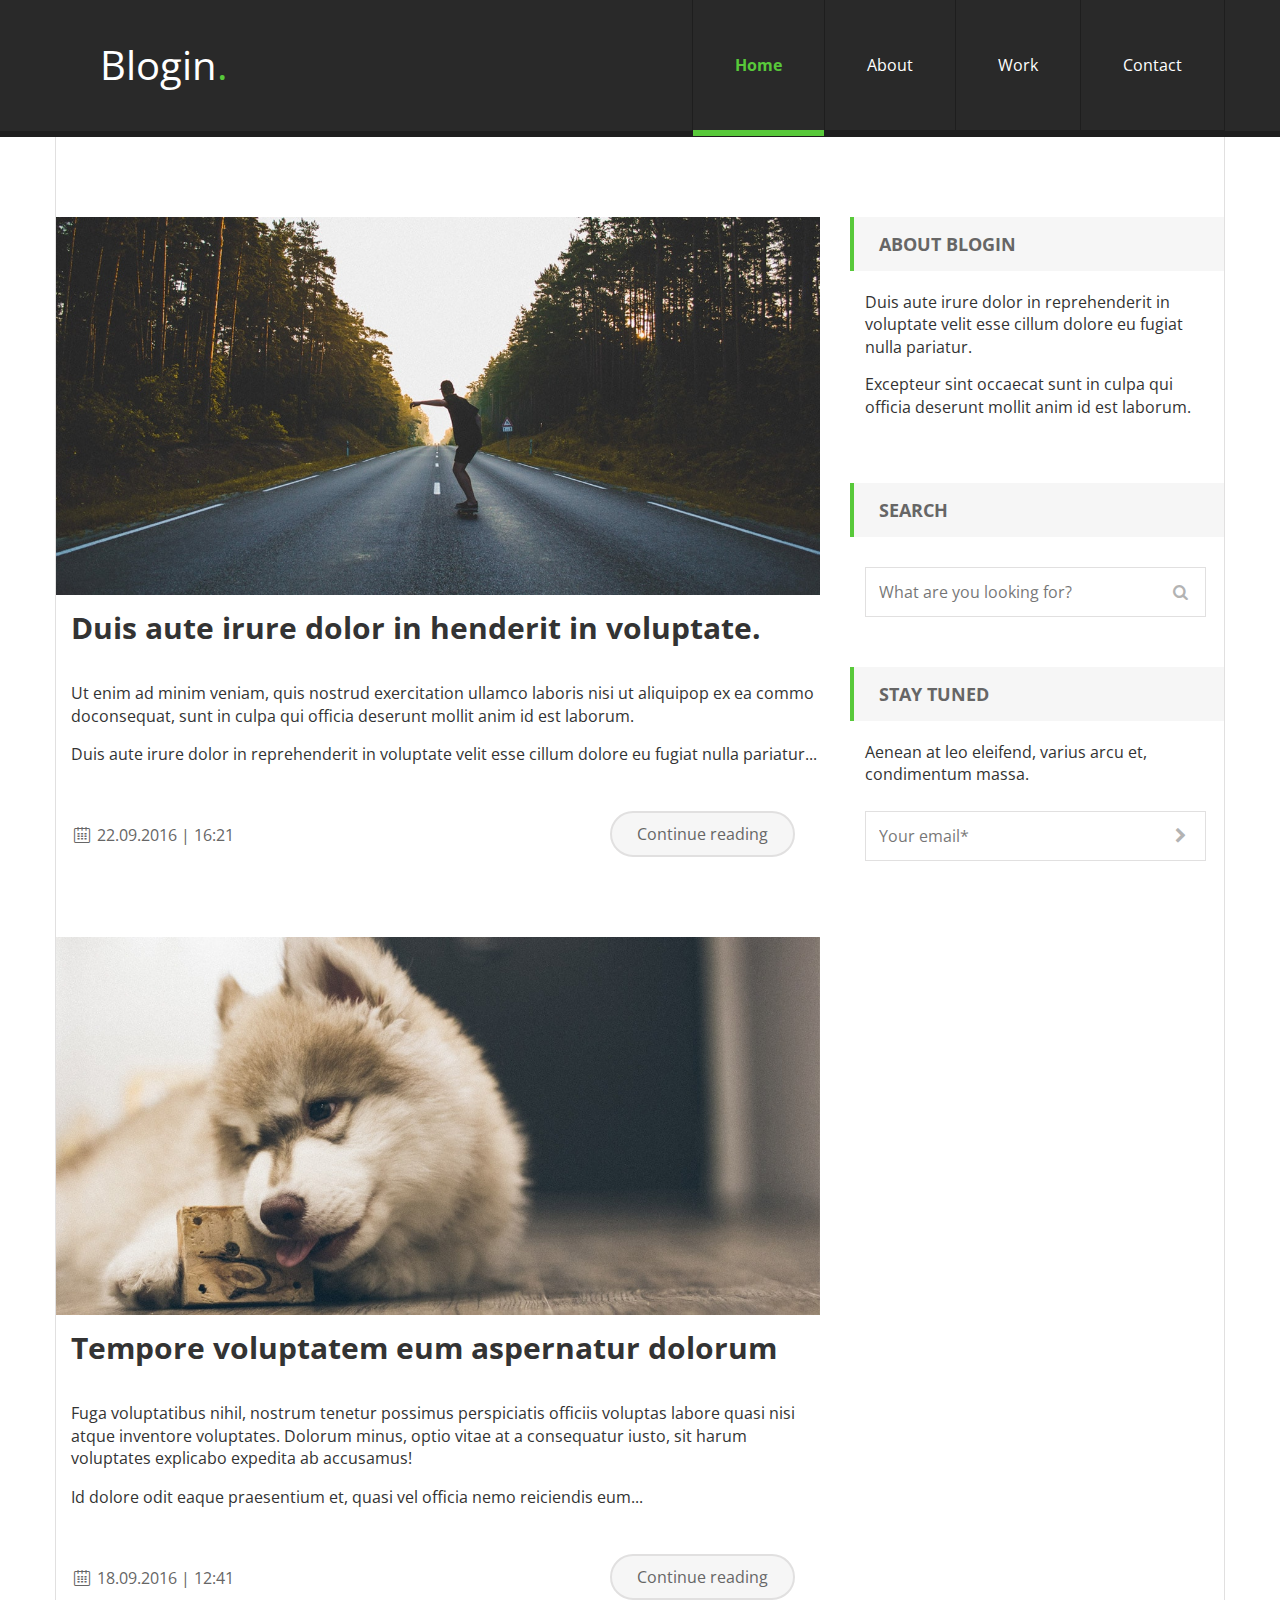
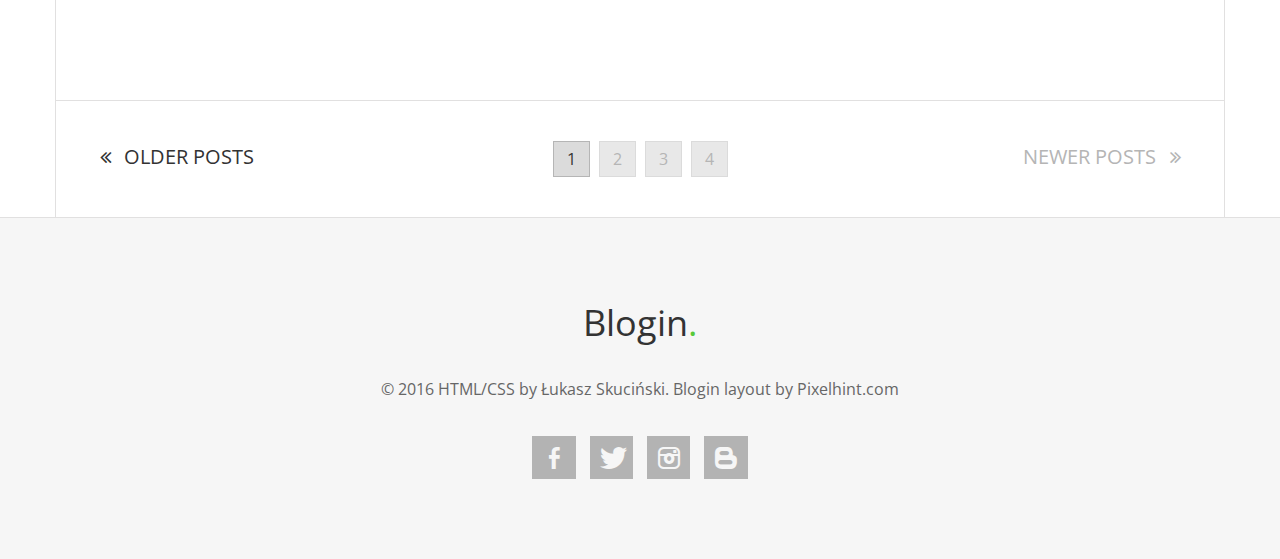
==== index.html @ eae26164 "Blogin template" ====
<!DOCTYPE html>
<html lang="en">
<head>
    <meta charset="utf-8">
    <meta http-equiv="X-UA-Compatible" content="IE=edge">
    <meta name="viewport" content="width=device-width, initial-scale=1">
    <meta name="keywords" content="HTML,CSS,SASS,blogin">
    <meta name="author" content="Łukasz Skuciński">

    <title>Blogin - Łukasz Skuciński</title>
    <!--[if lt IE 9]>
   <script src="//cdnjs.cloudflare.com/ajax/libs/html5shiv/3.7.3/html5shiv.min.js"></script>
   <![endif]-->
   <link href="https://fonts.googleapis.com/css?family=Open+Sans:400,700&subset=latin-ext" rel="stylesheet"> 
    <link href="css/main.css" rel="stylesheet">

</head>
<body>

<header id="top" class="main">
   <div class="container">
      <div class="row">
         <div class="col-xs-12">
            <a id="main-logo" class="logo" href="index.html">Blogin<span>.</span></a>

            <button id="nav-open" type="button"><i class="icon-menu"></i></button>
            <nav id="main-nav" class="nav nav-mobile-off">
               <div class="nav-mobile-bg">
                  <button id="nav-close" type="button"><i class="icon-cancel"></i></button>
                  <ul class="navigation" role="navigation">
                     <li><a class="active" href="#">Home</a></li>
                     <li><a href="#">About</a></li>
                     <li><a href="#">Work</a></li>
                     <li><a href="#">Contact</a></li>
                  </ul>
               </div>
            </nav>      
         </div>
      </div>
   </div>
</header>
<div class="container content-box">
   <div class="row">
      <div class="col-sm-12 col-md-8"> <!-- MAIN CONTENT WRAPPER-->
         <div class="row"> <!-- First post -->
            <div class="col-xs-12 post-img">
               <img class="responsive-img" src="img/post-1.jpg" alt="First post image">
            </div>
            <div class="col-xs-12">
               <article class="post">
                  <header>
                     <h2>Duis aute irure dolor in henderit in voluptate.</h2>
                  </header>
                     
                  <p>Ut enim ad minim veniam, quis nostrud exercitation ullamco laboris nisi ut aliquipop ex ea commo doconsequat, sunt in culpa qui officia deserunt mollit anim id est laborum. </p>

                  <p>Duis aute irure dolor in reprehenderit in voluptate velit esse cillum dolore eu fugiat nulla pariatur...</p>

                  <footer>
                     <span class="date"><i class="icon-calendar"></i> 22.09.2016 | 16:21</span>
                     <a class="more" href="#">Continue reading</a>
                  </footer>
               </article>
            </div>
         </div>

         <div class="row"> <!-- Second post -->
            <div class="col-xs-12 post-img">
               <img class="responsive-img" src="img/post-2.jpg" alt="Second post image">
            </div>
            <div class="col-xs-12">
               <article class="post">
                  <header>
                     <h2>Tempore voluptatem eum aspernatur dolorum</h2>
                  </header>
                     
                  <p>Fuga voluptatibus nihil, nostrum tenetur possimus perspiciatis officiis voluptas labore quasi nisi atque inventore voluptates. Dolorum minus, optio vitae at a consequatur iusto, sit harum voluptates explicabo expedita ab accusamus!</p>

                  <p>Id dolore odit eaque praesentium et, quasi vel officia nemo reiciendis eum...</p>

                  <footer>
                     <span class="date"><i class="icon-calendar"></i> 18.09.2016 | 12:41</span>
                     <a class="more" href="#">Continue reading</a>
                  </footer>
               </article>
            </div>
         </div>
      </div> 

      <div class="col-sm-12 col-md-4"> <!-- SIDEBAR WRAPPER -->
         <div class="row">
            <div class="col-xs-12"> <!-- About -->
               <aside class="sidebar-box">
                  <h3 class="sidebar-header">About blogin</h3>
                  <p>Duis aute irure dolor in reprehenderit in voluptate velit esse cillum dolore eu fugiat nulla pariatur.</p>
                  <p>Excepteur sint occaecat sunt in culpa qui officia deserunt mollit anim id est laborum.</p>
               </aside>
            </div>

            <div class="col-xs-12"> <!-- Search -->
               <aside class="sidebar-box">
                  <h3 class="sidebar-header">Search</h3>
                  <form id="search-engine" action="#">
                     <input type="text" name="search" placeholder="What are you looking for?"><button type="submit" class="form-btn"><i class="icon-search"></i></button>
                  </form>
               </aside>
            </div>

            <div class="col-xs-12"> <!-- Newsletter -->
               <aside class="sidebar-box">
                  <h3 class="sidebar-header">Stay tuned</h3>
                  <p>Aenean at leo eleifend, varius arcu et, condimentum massa.</p>
                  <form id="newsletter" action="#">
                     <input type="text" name="email" placeholder="Your email*"><button type="submit" class="form-btn"><i class="icon-right-open"></i></button>
                  </form>
               </aside>
            </div>
         </div>
      </div>
   </div>
   <div class="row">
      <div class="col-xs-12 pagination-box">
         <nav>
            <a class="pag prev" href="page2.html" rel="prev"><i class="icon-angle-double-left"></i> <span>OLDER POSTS</span></a>

            <ul class="pagination">
               <li><a class="active" href="index.html">1</a></li>
               <li><a href="page2.html">2</a></li>
               <li><a href="page3.html">3</a></li>
               <li><a href="page4.html">4</a></li>
            </ul>

            <a class="pag next off" href="#" rel="next"><span>NEWER POSTS</span> <i class="icon-angle-double-right"></i></a>
         </nav>
      </div>
   </div>
</div>

<footer class="main">
   <div class="container">
      <div class="row">
         <div class="col-xs-12">
            <a class="logo" href="index.html">Blogin<span>.</span></a>

            <p class="copyright">© 2016 HTML/CSS by Łukasz Skuciński. Blogin layout by Pixelhint.com</p>

            <ul class="social-media">
               <li><a class="fb" href="#" title="Facebook Profile"><i class="icon-facebook"></i></a></li>
               <li><a class="twt" href="#" title="Twitter Profile"><i class="icon-twitter-bird"></i></a></li>
               <li><a class="inst" href="#" title="Instagram Profile"><i class="icon-instagram"></i></a></li>
               <li><a class="blg" href="#" title="Blogger Profile"><i class="icon-blogger"></i></a></li>
            </ul>
         </div>
      </div>
   </div>
</footer>

<script src="js/nav-mobile.min.js"></script>
</body>
</html>
---- css/main.css ----
html {
  font-family: sans-serif;
  -ms-text-size-adjust: 100%;
  -webkit-text-size-adjust: 100%; }

body {
  margin: 0; }

article,
aside,
details,
figcaption,
figure,
footer,
header,
main,
menu,
nav,
section,
summary {
  display: block; }

audio,
canvas,
progress,
video {
  display: inline-block; }

audio:not([controls]) {
  display: none;
  height: 0; }

progress {
  vertical-align: baseline; }

template,
[hidden] {
  display: none; }

a {
  background-color: transparent;
  -webkit-text-decoration-skip: objects; }

a:active,
a:hover {
  outline-width: 0; }

abbr[title] {
  border-bottom: none;
  text-decoration: underline;
  text-decoration: underline dotted; }

b,
strong {
  font-weight: inherit; }

b,
strong {
  font-weight: bolder; }

dfn {
  font-style: italic; }

h1 {
  font-size: 2em;
  margin: 0.67em 0; }

mark {
  background-color: #ff0;
  color: #000; }

small {
  font-size: 80%; }

sub,
sup {
  font-size: 75%;
  line-height: 0;
  position: relative;
  vertical-align: baseline; }

sub {
  bottom: -0.25em; }

sup {
  top: -0.5em; }

img {
  border-style: none; }

svg:not(:root) {
  overflow: hidden; }

code,
kbd,
pre,
samp {
  font-family: monospace, monospace;
  font-size: 1em; }

figure {
  margin: 1em 40px; }

hr {
  box-sizing: content-box;
  height: 0;
  overflow: visible; }

button,
input,
select,
textarea {
  font: inherit;
  margin: 0; }

optgroup {
  font-weight: bold; }

button,
input {
  overflow: visible; }

button,
select {
  text-transform: none; }

button,
html [type="button"],
[type="reset"],
[type="submit"] {
  -webkit-appearance: button; }

button::-moz-focus-inner,
[type="button"]::-moz-focus-inner,
[type="reset"]::-moz-focus-inner,
[type="submit"]::-moz-focus-inner {
  border-style: none;
  padding: 0; }

button:-moz-focusring,
[type="button"]:-moz-focusring,
[type="reset"]:-moz-focusring,
[type="submit"]:-moz-focusring {
  outline: 1px dotted ButtonText; }

fieldset {
  border: 1px solid #c0c0c0;
  margin: 0 2px;
  padding: 0.35em 0.625em 0.75em; }

legend {
  box-sizing: border-box;
  color: inherit;
  display: table;
  max-width: 100%;
  padding: 0;
  white-space: normal; }

textarea {
  overflow: auto; }

[type="checkbox"],
[type="radio"] {
  box-sizing: border-box;
  padding: 0; }

[type="number"]::-webkit-inner-spin-button,
[type="number"]::-webkit-outer-spin-button {
  height: auto; }

[type="search"] {
  -webkit-appearance: textfield;
  outline-offset: -2px; }

[type="search"]::-webkit-search-cancel-button,
[type="search"]::-webkit-search-decoration {
  -webkit-appearance: none; }

::-webkit-input-placeholder {
  color: inherit;
  opacity: 0.54; }

::-webkit-file-upload-button {
  -webkit-appearance: button;
  font: inherit; }

@-ms-viewport {
  width: device-width; }
.visible-xs,
.visible-sm,
.visible-md,
.visible-lg {
  display: none !important; }

.visible-xs-block,
.visible-xs-inline,
.visible-xs-inline-block,
.visible-sm-block,
.visible-sm-inline,
.visible-sm-inline-block,
.visible-md-block,
.visible-md-inline,
.visible-md-inline-block,
.visible-lg-block,
.visible-lg-inline,
.visible-lg-inline-block {
  display: none !important; }

@media (max-width: 767px) {
  .visible-xs {
    display: block !important; }

  table.visible-xs {
    display: table; }

  tr.visible-xs {
    display: table-row !important; }

  th.visible-xs,
  td.visible-xs {
    display: table-cell !important; } }
@media (max-width: 767px) {
  .visible-xs-block {
    display: block !important; } }
@media (max-width: 767px) {
  .visible-xs-inline {
    display: inline !important; } }
@media (max-width: 767px) {
  .visible-xs-inline-block {
    display: inline-block !important; } }
@media (min-width: 768px) and (max-width: 991px) {
  .visible-sm {
    display: block !important; }

  table.visible-sm {
    display: table; }

  tr.visible-sm {
    display: table-row !important; }

  th.visible-sm,
  td.visible-sm {
    display: table-cell !important; } }
@media (min-width: 768px) and (max-width: 991px) {
  .visible-sm-block {
    display: block !important; } }
@media (min-width: 768px) and (max-width: 991px) {
  .visible-sm-inline {
    display: inline !important; } }
@media (min-width: 768px) and (max-width: 991px) {
  .visible-sm-inline-block {
    display: inline-block !important; } }
@media (min-width: 992px) and (max-width: 1199px) {
  .visible-md {
    display: block !important; }

  table.visible-md {
    display: table; }

  tr.visible-md {
    display: table-row !important; }

  th.visible-md,
  td.visible-md {
    display: table-cell !important; } }
@media (min-width: 992px) and (max-width: 1199px) {
  .visible-md-block {
    display: block !important; } }
@media (min-width: 992px) and (max-width: 1199px) {
  .visible-md-inline {
    display: inline !important; } }
@media (min-width: 992px) and (max-width: 1199px) {
  .visible-md-inline-block {
    display: inline-block !important; } }
@media (min-width: 1200px) {
  .visible-lg {
    display: block !important; }

  table.visible-lg {
    display: table; }

  tr.visible-lg {
    display: table-row !important; }

  th.visible-lg,
  td.visible-lg {
    display: table-cell !important; } }
@media (min-width: 1200px) {
  .visible-lg-block {
    display: block !important; } }
@media (min-width: 1200px) {
  .visible-lg-inline {
    display: inline !important; } }
@media (min-width: 1200px) {
  .visible-lg-inline-block {
    display: inline-block !important; } }
@media (max-width: 767px) {
  .hidden-xs {
    display: none !important; } }
@media (min-width: 768px) and (max-width: 991px) {
  .hidden-sm {
    display: none !important; } }
@media (min-width: 992px) and (max-width: 1199px) {
  .hidden-md {
    display: none !important; } }
@media (min-width: 1200px) {
  .hidden-lg {
    display: none !important; } }
.visible-print {
  display: none !important; }

@media print {
  .visible-print {
    display: block !important; }

  table.visible-print {
    display: table; }

  tr.visible-print {
    display: table-row !important; }

  th.visible-print,
  td.visible-print {
    display: table-cell !important; } }
.visible-print-block {
  display: none !important; }

@media print {
  .visible-print-block {
    display: block !important; } }
.visible-print-inline {
  display: none !important; }

@media print {
  .visible-print-inline {
    display: inline !important; } }
.visible-print-inline-block {
  display: none !important; }

@media print {
  .visible-print-inline-block {
    display: inline-block !important; } }
@media print {
  .hidden-print {
    display: none !important; } }
.container {
  margin-right: auto;
  margin-left: auto;
  padding-left: 15px;
  padding-right: 15px; }

@media (min-width: 768px) {
  .container {
    width: 750px; } }
@media (min-width: 992px) {
  .container {
    width: 970px; } }
@media (min-width: 1200px) {
  .container {
    width: 1170px; } }
.container-fluid {
  margin-right: auto;
  margin-left: auto;
  padding-left: 15px;
  padding-right: 15px; }

.row {
  margin-left: -15px;
  margin-right: -15px; }

.col, .col-xs-1, .col-sm-1, .col-md-1, .col-lg-1, .col-xs-2, .col-sm-2, .col-md-2, .col-lg-2, .col-xs-3, .col-sm-3, .col-md-3, .col-lg-3, .col-xs-4, .col-sm-4, .col-md-4, .col-lg-4, .col-xs-5, .col-sm-5, .col-md-5, .col-lg-5, .col-xs-6, .col-sm-6, .col-md-6, .col-lg-6, .col-xs-7, .col-sm-7, .col-md-7, .col-lg-7, .col-xs-8, .col-sm-8, .col-md-8, .col-lg-8, .col-xs-9, .col-sm-9, .col-md-9, .col-lg-9, .col-xs-10, .col-sm-10, .col-md-10, .col-lg-10, .col-xs-11, .col-sm-11, .col-md-11, .col-lg-11, .col-xs-12, .col-sm-12, .col-md-12, .col-lg-12 {
  position: relative;
  min-height: 1px;
  padding-left: 15px;
  padding-right: 15px; }

.col, .col-xs-1, .col-xs-2, .col-xs-3, .col-xs-4, .col-xs-5, .col-xs-6, .col-xs-7, .col-xs-8, .col-xs-9, .col-xs-10, .col-xs-11, .col-xs-12 {
  float: left; }

.col-xs-12 {
  width: 100%; }

.col-xs-11 {
  width: 91.66666667%; }

.col-xs-10 {
  width: 83.33333333%; }

.col-xs-9 {
  width: 75%; }

.col-xs-8 {
  width: 66.66666667%; }

.col-xs-7 {
  width: 58.33333333%; }

.col-xs-6 {
  width: 50%; }

.col-xs-5 {
  width: 41.66666667%; }

.col-xs-4 {
  width: 33.33333333%; }

.col-xs-3 {
  width: 25%; }

.col-xs-2 {
  width: 16.66666667%; }

.col-xs-1 {
  width: 8.33333333%; }

.col-xs-pull-12 {
  right: 100%; }

.col-xs-pull-11 {
  right: 91.66666667%; }

.col-xs-pull-10 {
  right: 83.33333333%; }

.col-xs-pull-9 {
  right: 75%; }

.col-xs-pull-8 {
  right: 66.66666667%; }

.col-xs-pull-7 {
  right: 58.33333333%; }

.col-xs-pull-6 {
  right: 50%; }

.col-xs-pull-5 {
  right: 41.66666667%; }

.col-xs-pull-4 {
  right: 33.33333333%; }

.col-xs-pull-3 {
  right: 25%; }

.col-xs-pull-2 {
  right: 16.66666667%; }

.col-xs-pull-1 {
  right: 8.33333333%; }

.col-xs-pull-0 {
  right: auto; }

.col-xs-push-12 {
  left: 100%; }

.col-xs-push-11 {
  left: 91.66666667%; }

.col-xs-push-10 {
  left: 83.33333333%; }

.col-xs-push-9 {
  left: 75%; }

.col-xs-push-8 {
  left: 66.66666667%; }

.col-xs-push-7 {
  left: 58.33333333%; }

.col-xs-push-6 {
  left: 50%; }

.col-xs-push-5 {
  left: 41.66666667%; }

.col-xs-push-4 {
  left: 33.33333333%; }

.col-xs-push-3 {
  left: 25%; }

.col-xs-push-2 {
  left: 16.66666667%; }

.col-xs-push-1 {
  left: 8.33333333%; }

.col-xs-push-0 {
  left: auto; }

.col-xs-offset-12 {
  margin-left: 100%; }

.col-xs-offset-11 {
  margin-left: 91.66666667%; }

.col-xs-offset-10 {
  margin-left: 83.33333333%; }

.col-xs-offset-9 {
  margin-left: 75%; }

.col-xs-offset-8 {
  margin-left: 66.66666667%; }

.col-xs-offset-7 {
  margin-left: 58.33333333%; }

.col-xs-offset-6 {
  margin-left: 50%; }

.col-xs-offset-5 {
  margin-left: 41.66666667%; }

.col-xs-offset-4 {
  margin-left: 33.33333333%; }

.col-xs-offset-3 {
  margin-left: 25%; }

.col-xs-offset-2 {
  margin-left: 16.66666667%; }

.col-xs-offset-1 {
  margin-left: 8.33333333%; }

.col-xs-offset-0 {
  margin-left: 0%; }

@media (min-width: 768px) {
  .col, .col-sm-1, .col-sm-2, .col-sm-3, .col-sm-4, .col-sm-5, .col-sm-6, .col-sm-7, .col-sm-8, .col-sm-9, .col-sm-10, .col-sm-11, .col-sm-12 {
    float: left; }

  .col-sm-12 {
    width: 100%; }

  .col-sm-11 {
    width: 91.66666667%; }

  .col-sm-10 {
    width: 83.33333333%; }

  .col-sm-9 {
    width: 75%; }

  .col-sm-8 {
    width: 66.66666667%; }

  .col-sm-7 {
    width: 58.33333333%; }

  .col-sm-6 {
    width: 50%; }

  .col-sm-5 {
    width: 41.66666667%; }

  .col-sm-4 {
    width: 33.33333333%; }

  .col-sm-3 {
    width: 25%; }

  .col-sm-2 {
    width: 16.66666667%; }

  .col-sm-1 {
    width: 8.33333333%; }

  .col-sm-pull-12 {
    right: 100%; }

  .col-sm-pull-11 {
    right: 91.66666667%; }

  .col-sm-pull-10 {
    right: 83.33333333%; }

  .col-sm-pull-9 {
    right: 75%; }

  .col-sm-pull-8 {
    right: 66.66666667%; }

  .col-sm-pull-7 {
    right: 58.33333333%; }

  .col-sm-pull-6 {
    right: 50%; }

  .col-sm-pull-5 {
    right: 41.66666667%; }

  .col-sm-pull-4 {
    right: 33.33333333%; }

  .col-sm-pull-3 {
    right: 25%; }

  .col-sm-pull-2 {
    right: 16.66666667%; }

  .col-sm-pull-1 {
    right: 8.33333333%; }

  .col-sm-pull-0 {
    right: auto; }

  .col-sm-push-12 {
    left: 100%; }

  .col-sm-push-11 {
    left: 91.66666667%; }

  .col-sm-push-10 {
    left: 83.33333333%; }

  .col-sm-push-9 {
    left: 75%; }

  .col-sm-push-8 {
    left: 66.66666667%; }

  .col-sm-push-7 {
    left: 58.33333333%; }

  .col-sm-push-6 {
    left: 50%; }

  .col-sm-push-5 {
    left: 41.66666667%; }

  .col-sm-push-4 {
    left: 33.33333333%; }

  .col-sm-push-3 {
    left: 25%; }

  .col-sm-push-2 {
    left: 16.66666667%; }

  .col-sm-push-1 {
    left: 8.33333333%; }

  .col-sm-push-0 {
    left: auto; }

  .col-sm-offset-12 {
    margin-left: 100%; }

  .col-sm-offset-11 {
    margin-left: 91.66666667%; }

  .col-sm-offset-10 {
    margin-left: 83.33333333%; }

  .col-sm-offset-9 {
    margin-left: 75%; }

  .col-sm-offset-8 {
    margin-left: 66.66666667%; }

  .col-sm-offset-7 {
    margin-left: 58.33333333%; }

  .col-sm-offset-6 {
    margin-left: 50%; }

  .col-sm-offset-5 {
    margin-left: 41.66666667%; }

  .col-sm-offset-4 {
    margin-left: 33.33333333%; }

  .col-sm-offset-3 {
    margin-left: 25%; }

  .col-sm-offset-2 {
    margin-left: 16.66666667%; }

  .col-sm-offset-1 {
    margin-left: 8.33333333%; }

  .col-sm-offset-0 {
    margin-left: 0%; } }
@media (min-width: 992px) {
  .col, .col-md-1, .col-md-2, .col-md-3, .col-md-4, .col-md-5, .col-md-6, .col-md-7, .col-md-8, .col-md-9, .col-md-10, .col-md-11, .col-md-12 {
    float: left; }

  .col-md-12 {
    width: 100%; }

  .col-md-11 {
    width: 91.66666667%; }

  .col-md-10 {
    width: 83.33333333%; }

  .col-md-9 {
    width: 75%; }

  .col-md-8 {
    width: 66.66666667%; }

  .col-md-7 {
    width: 58.33333333%; }

  .col-md-6 {
    width: 50%; }

  .col-md-5 {
    width: 41.66666667%; }

  .col-md-4 {
    width: 33.33333333%; }

  .col-md-3 {
    width: 25%; }

  .col-md-2 {
    width: 16.66666667%; }

  .col-md-1 {
    width: 8.33333333%; }

  .col-md-pull-12 {
    right: 100%; }

  .col-md-pull-11 {
    right: 91.66666667%; }

  .col-md-pull-10 {
    right: 83.33333333%; }

  .col-md-pull-9 {
    right: 75%; }

  .col-md-pull-8 {
    right: 66.66666667%; }

  .col-md-pull-7 {
    right: 58.33333333%; }

  .col-md-pull-6 {
    right: 50%; }

  .col-md-pull-5 {
    right: 41.66666667%; }

  .col-md-pull-4 {
    right: 33.33333333%; }

  .col-md-pull-3 {
    right: 25%; }

  .col-md-pull-2 {
    right: 16.66666667%; }

  .col-md-pull-1 {
    right: 8.33333333%; }

  .col-md-pull-0 {
    right: auto; }

  .col-md-push-12 {
    left: 100%; }

  .col-md-push-11 {
    left: 91.66666667%; }

  .col-md-push-10 {
    left: 83.33333333%; }

  .col-md-push-9 {
    left: 75%; }

  .col-md-push-8 {
    left: 66.66666667%; }

  .col-md-push-7 {
    left: 58.33333333%; }

  .col-md-push-6 {
    left: 50%; }

  .col-md-push-5 {
    left: 41.66666667%; }

  .col-md-push-4 {
    left: 33.33333333%; }

  .col-md-push-3 {
    left: 25%; }

  .col-md-push-2 {
    left: 16.66666667%; }

  .col-md-push-1 {
    left: 8.33333333%; }

  .col-md-push-0 {
    left: auto; }

  .col-md-offset-12 {
    margin-left: 100%; }

  .col-md-offset-11 {
    margin-left: 91.66666667%; }

  .col-md-offset-10 {
    margin-left: 83.33333333%; }

  .col-md-offset-9 {
    margin-left: 75%; }

  .col-md-offset-8 {
    margin-left: 66.66666667%; }

  .col-md-offset-7 {
    margin-left: 58.33333333%; }

  .col-md-offset-6 {
    margin-left: 50%; }

  .col-md-offset-5 {
    margin-left: 41.66666667%; }

  .col-md-offset-4 {
    margin-left: 33.33333333%; }

  .col-md-offset-3 {
    margin-left: 25%; }

  .col-md-offset-2 {
    margin-left: 16.66666667%; }

  .col-md-offset-1 {
    margin-left: 8.33333333%; }

  .col-md-offset-0 {
    margin-left: 0%; } }
@media (min-width: 1200px) {
  .col, .col-lg-1, .col-lg-2, .col-lg-3, .col-lg-4, .col-lg-5, .col-lg-6, .col-lg-7, .col-lg-8, .col-lg-9, .col-lg-10, .col-lg-11, .col-lg-12 {
    float: left; }

  .col-lg-12 {
    width: 100%; }

  .col-lg-11 {
    width: 91.66666667%; }

  .col-lg-10 {
    width: 83.33333333%; }

  .col-lg-9 {
    width: 75%; }

  .col-lg-8 {
    width: 66.66666667%; }

  .col-lg-7 {
    width: 58.33333333%; }

  .col-lg-6 {
    width: 50%; }

  .col-lg-5 {
    width: 41.66666667%; }

  .col-lg-4 {
    width: 33.33333333%; }

  .col-lg-3 {
    width: 25%; }

  .col-lg-2 {
    width: 16.66666667%; }

  .col-lg-1 {
    width: 8.33333333%; }

  .col-lg-pull-12 {
    right: 100%; }

  .col-lg-pull-11 {
    right: 91.66666667%; }

  .col-lg-pull-10 {
    right: 83.33333333%; }

  .col-lg-pull-9 {
    right: 75%; }

  .col-lg-pull-8 {
    right: 66.66666667%; }

  .col-lg-pull-7 {
    right: 58.33333333%; }

  .col-lg-pull-6 {
    right: 50%; }

  .col-lg-pull-5 {
    right: 41.66666667%; }

  .col-lg-pull-4 {
    right: 33.33333333%; }

  .col-lg-pull-3 {
    right: 25%; }

  .col-lg-pull-2 {
    right: 16.66666667%; }

  .col-lg-pull-1 {
    right: 8.33333333%; }

  .col-lg-pull-0 {
    right: auto; }

  .col-lg-push-12 {
    left: 100%; }

  .col-lg-push-11 {
    left: 91.66666667%; }

  .col-lg-push-10 {
    left: 83.33333333%; }

  .col-lg-push-9 {
    left: 75%; }

  .col-lg-push-8 {
    left: 66.66666667%; }

  .col-lg-push-7 {
    left: 58.33333333%; }

  .col-lg-push-6 {
    left: 50%; }

  .col-lg-push-5 {
    left: 41.66666667%; }

  .col-lg-push-4 {
    left: 33.33333333%; }

  .col-lg-push-3 {
    left: 25%; }

  .col-lg-push-2 {
    left: 16.66666667%; }

  .col-lg-push-1 {
    left: 8.33333333%; }

  .col-lg-push-0 {
    left: auto; }

  .col-lg-offset-12 {
    margin-left: 100%; }

  .col-lg-offset-11 {
    margin-left: 91.66666667%; }

  .col-lg-offset-10 {
    margin-left: 83.33333333%; }

  .col-lg-offset-9 {
    margin-left: 75%; }

  .col-lg-offset-8 {
    margin-left: 66.66666667%; }

  .col-lg-offset-7 {
    margin-left: 58.33333333%; }

  .col-lg-offset-6 {
    margin-left: 50%; }

  .col-lg-offset-5 {
    margin-left: 41.66666667%; }

  .col-lg-offset-4 {
    margin-left: 33.33333333%; }

  .col-lg-offset-3 {
    margin-left: 25%; }

  .col-lg-offset-2 {
    margin-left: 16.66666667%; }

  .col-lg-offset-1 {
    margin-left: 8.33333333%; }

  .col-lg-offset-0 {
    margin-left: 0%; } }
.clearfix,
.clearfix:before,
.clearfix:after,
.container:before,
.container:after,
.container-fluid:before,
.container-fluid:after,
.row:before,
.row:after {
  content: " ";
  display: table; }

.clearfix:after,
.container:after,
.container-fluid:after,
.row:after {
  clear: both; }

.center-block {
  display: block;
  margin-left: auto;
  margin-right: auto; }

.pull-right {
  float: right !important; }

.pull-left {
  float: left !important; }

.responsive-img {
  max-width: 100%; }

.v-offset-1 {
  margin-top: 2px; }

.v-offset-2 {
  margin-top: 5px; }

.v-offset-3 {
  margin-top: 10px; }

.v-offset-4 {
  margin-top: 15px; }

.v-offset-5 {
  margin-top: 25px; }

.v-offset-6 {
  margin-top: 40px; }

.v-offset-7 {
  margin-top: 60px; }

.v-offset-8 {
  margin-top: 80px; }

.v-offset-9 {
  margin-top: 100px; }

@media (max-width: 767px) {
  .v-offset-6 {
    margin-top: 25px; }

  .v-offset-7 {
    margin-top: 35px; }

  .v-offset-8 {
    margin-top: 55px; }

  .v-offset-9 {
    margin-top: 75px; } }
*,
*:before,
*:after {
  -webkit-box-sizing: border-box;
  -moz-box-sizing: border-box;
  box-sizing: border-box; }

.row-centered {
  text-align: center; }

[class*="col-centered-"] {
  display: block;
  float: none;
  text-align: left;
  margin-right: -4px; }

@media (min-width: 768px) {
  .col-centered-sm {
    display: inline-block; } }
@media (min-width: 992px) {
  .col-centered-md {
    display: inline-block; } }
@media (min-width: 1200px) {
  .col-centered-lg {
    display: inline-block; } }
*:focus {
  outline: none; }

body {
  font-size: 14px;
  color: #333;
  font-family: 'Open Sans', sans-serif; }

@media (min-width: 992px) {
  body {
    font-size: 16px; } }
p {
  line-height: 1.4; }

h1 {
  font-size: 36px; }

h2 {
  font-size: 30px;
  line-height: 1.2; }

h3 {
  font-size: 24px; }

h4 {
  font-size: 18px; }

h5 {
  font-size: 14px; }

h6 {
  font-size: 12px; }

@font-face {
  font-family: 'fontello';
  src: url("../fonts/fontello.eot?65235058");
  src: url("../fonts/fontello.eot?65235058#iefix") format("embedded-opentype"), url("../fonts/fontello.woff2?65235058") format("woff2"), url("../fonts/fontello.woff?65235058") format("woff"), url("../fonts/fontello.ttf?65235058") format("truetype"), url("../fonts/fontello.svg?65235058#fontello") format("svg");
  font-weight: normal;
  font-style: normal; }
[class^="icon-"]:before, [class*=" icon-"]:before {
  font-family: "fontello";
  font-style: normal;
  font-weight: normal;
  speak: none;
  display: inline-block;
  text-decoration: inherit;
  width: 1em;
  margin-right: .2em;
  text-align: center;
  font-variant: normal;
  text-transform: none;
  line-height: 1em;
  margin-left: .2em;
  -webkit-font-smoothing: antialiased;
  -moz-osx-font-smoothing: grayscale; }

.icon-search:before {
  content: '\e800'; }

.icon-cancel:before {
  content: '\e801'; }

.icon-calendar:before {
  content: '\e802'; }

.icon-right-open:before {
  content: '\e808'; }

.icon-left-open:before {
  content: '\e80b'; }

.icon-menu:before {
  content: '\f0c9'; }

.icon-angle-double-left:before {
  content: '\f100'; }

.icon-angle-double-right:before {
  content: '\f101'; }

.icon-facebook:before {
  content: '\f300'; }

.icon-twitter-bird:before {
  content: '\f303'; }

.icon-blogger:before {
  content: '\f314'; }

.icon-instagram:before {
  content: '\f31e'; }

#nav-open {
  float: right;
  margin: 21px 0 0 5px;
  padding: 0;
  border: 0;
  background: none;
  color: #FFF;
  font-size: 36px;
  cursor: pointer; }
  #nav-open.icon-off {
    display: none; }

#nav-close {
  position: fixed;
  top: 18px;
  right: 12px;
  z-index: 9100;
  margin: 0;
  padding: 0;
  border: 0;
  background: none;
  color: #FFF;
  font-size: 40px;
  cursor: pointer; }

@media (max-width: 991px) {
  .fixed-logo {
    position: fixed;
    top: 0;
    left: 15px;
    z-index: 9999; }

  .nav {
    position: fixed;
    top: 0;
    left: 0;
    width: 100%;
    min-width: 320px;
    height: 100%;
    z-index: 9000;
    overflow: auto;
    background: #333;
    background: rgba(0, 0, 0, 0.8);
    text-align: center; }

  .nav.nav-mobile-off {
    display: none; }

  .nav.nav-mobile-off.touch_effect {
    -webkit-user-select: none;
    -webkit-touch-callout: none;
    display: none; }

  .nav-mobile-bg {
    position: absolute;
    top: 0;
    left: 0;
    width: 100%;
    background: #1B1B1B; }

  .navigation {
    margin: 100px 0 0 0;
    padding: 0;
    list-style-type: none; }

  .navigation li {
    background: #2E2E2E;
    border-bottom: 1px solid #1e1e1e; }
    .navigation li:first-of-type {
      border-top: 6px solid #1e1e1e; }

  .navigation li a {
    display: block;
    padding: 15px 0;
    color: #FFF;
    font-size: 16px;
    text-decoration: none;
    text-transform: uppercase; }
    .navigation li a:hover, .navigation li a:active {
      background: #2b2b2b;
      font-weight: bold; }

  .navigation li a.touch_effect {
    -webkit-user-select: none;
    -webkit-touch-callout: none;
    background: #2b2b2b;
    font-weight: bold; }

  .navigation .active {
    color: #58c93a;
    font-weight: bold; } }
@media (min-width: 992px) {
  #nav-open, #nav-close {
    display: none; }

  .navigation {
    position: absolute;
    top: 0;
    right: 0;
    margin: 0;
    padding: 0;
    list-style-type: none;
    font-size: 0; }

  .navigation li {
    display: inline-block;
    border-left: 1px solid #1e1e1e; }
    .navigation li:last-of-type {
      border-right: 1px solid #1e1e1e; }

  .navigation li a {
    display: block;
    padding: 54px 42px;
    border-bottom: 6px solid #1e1e1e;
    color: #FFF;
    font-size: 16px;
    text-decoration: none; }
    .navigation li a:hover, .navigation li a:active {
      background: #262626; }

  .navigation li a.touch_effect {
    -webkit-user-select: none;
    -webkit-touch-callout: none;
    background: #262626; }

  .navigation .active {
    border-bottom: 6px solid #58c93a;
    color: #58c93a;
    font-weight: bold; } }
.content-box {
  padding-top: 80px;
  border-left: 1px solid #e1e0e0;
  border-right: 1px solid #e1e0e0; }

header.main {
  position: relative;
  min-height: 100px;
  border-bottom: 6px solid #1e1e1e;
  background: #292929;
  color: #FFF; }

.logo {
  float: left;
  padding: 20px 0 0 5px;
  color: #FFF;
  font-size: 36px;
  text-decoration: none; }

.logo span {
  color: #58c93a; }

@media (min-width: 992px) {
  header.main {
    min-height: 137px; }

  .logo {
    padding: 38px 0 0 30px;
    font-size: 39.6px; } }
.post-img[class^="col-"] {
  margin: 0;
  padding: 0; }

.post h2 {
  margin: 0;
  padding: 10px 0 20px 0; }

.post footer {
  margin: 0;
  padding: 20px 0 60px 0; }
  .post footer:before, .post footer:after {
    content: " ";
    display: table; }
  .post footer:after {
    clear: both; }
  .post footer {
    *zoom: 1; }

.post .date {
  display: inline-block;
  padding: 13px 0 0 0;
  color: #666; }
  .post .date:hover [class^="icon-"], .post .date:active [class^="icon-"] {
    color: #58c93a; }

.post .date.touch_effect [class^="icon-"] {
  -webkit-user-select: none;
  -webkit-touch-callout: none;
  color: #58c93a; }

.post .more {
  float: right;
  display: inline-block;
  margin: 0;
  padding: 10px 25px;
  border: 2px solid #e1e0e0;
  background: #f6f6f6;
  color: #666;
  text-decoration: none;
  border-radius: 25px; }
  .post .more:hover, .post .more:active {
    border: 2px solid #58c93a; }

.post .more.touch_effect {
  -webkit-user-select: none;
  -webkit-touch-callout: none;
  border: 2px solid #58c93a; }

@media (min-width: 425px) {
  .post .more {
    margin: 0 25px 0 0; } }
@media (min-width: 992px) {
  .post-img[class^="col-"] {
    padding-right: 15px; }

  .post footer {
    padding: 30px 0 80px 0; } }
.sidebar-box {
  padding: 0 0 30px 0; }

.sidebar-header {
  margin: 0 -15px 20px 0;
  padding: 15px 25px;
  border-left: 4px solid #58c93a;
  background: #f6f6f6;
  color: #666;
  font-size: 18px;
  text-transform: uppercase; }

.sidebar-box p {
  margin: 0 15px 15px 15px;
  padding: 0; }

.sidebar-box form {
  padding-top: 10px; }

.sidebar-box [type="text"] {
  width: 235px;
  margin: 0 0 0 15px;
  padding: 13px 0 13px 13px;
  border: 1px solid #e1e0e0;
  border-right: none; }

.sidebar-box [type="submit"] {
  margin: 0;
  padding: 13px 13px 13px 5px;
  border: 1px solid #e1e0e0;
  border-left: none;
  background: #FFF;
  color: #b3b3b3;
  cursor: pointer; }
  .sidebar-box [type="submit"]:hover, .sidebar-box [type="submit"]:active {
    color: #666; }

.sidebar-box [type="submit"].touch_effect {
  -webkit-user-select: none;
  -webkit-touch-callout: none;
  color: #666; }

@media (min-width: 992px) {
  .sidebar-box {
    padding: 0 0 50px 0; } }
@media (min-width: 1200px) {
  .sidebar-box [type="text"] {
    width: 300px; } }
.pagination-box {
  position: relative;
  margin-top: 60px;
  border-top: 1px solid #e1e0e0; }

.pag {
  position: absolute;
  top: 27px;
  font-size: 20px;
  color: #333;
  text-decoration: none; }
  .pag:hover [class^="icon-"], .pag:active [class^="icon-"] {
    color: #58c93a; }

.pag.touch_effect [class^="icon-"] {
  -webkit-user-select: none;
  -webkit-touch-callout: none;
  color: #58c93a; }

.pag [class^="icon-"] {
  font-size: 2em; }
.pag span {
  display: none; }

.pag.prev {
  left: 5px; }

.pag.next {
  right: 5px; }

.pag.off {
  pointer-events: none;
  cursor: default;
  color: #b5b5b5; }
  .pag.off:hover [class^="icon-"], .pag.off:active [class^="icon-"] {
    color: #b5b5b5; }

.pagination {
  margin: 0;
  padding: 40px 0;
  list-style-type: none;
  text-align: center; }

.pagination li {
  margin: 0 5px 0 0;
  background: #E8E8E8;
  display: inline-block; }
  .pagination li:last-of-type {
    margin: 0; }

.pagination a {
  display: block;
  padding: 6px 13px;
  border: 1px solid #dbdbdb;
  color: #b5b5b5;
  font-size: 16px;
  text-decoration: none; }
  .pagination a:hover, .pagination a:active {
    color: #333;
    border: 1px solid #58c93a; }

.pagination a.touch_effect {
  -webkit-user-select: none;
  -webkit-touch-callout: none;
  color: #333;
  border: 1px solid #58c93a; }

.pagination .active {
  color: #333;
  border: 1px solid #b5b5b5;
  background: #dbdbdb; }

@media (min-width: 500px) {
  .pag.prev {
    left: 35px; }

  .pag.next {
    right: 35px; } }
@media (min-width: 768px) {
  .pag {
    top: 42px; }
    .pag [class^="icon-"] {
      font-size: 1em; }
    .pag span {
      display: inline; } }
@media (min-width: 992px) {
  .pagination-box {
    margin-top: 20px; } }
footer.main {
  padding: 50px 0;
  border-top: 1px solid #e1e0e0;
  background: #f6f6f6;
  text-align: center; }

footer.main .logo {
  padding: 0;
  float: none;
  color: #333;
  font-size: 32.72727px; }

.copyright {
  padding: 10px 0 15px 0;
  color: #666; }

.social-media {
  margin: 0;
  padding: 0;
  list-style-type: none; }

.social-media li {
  display: inline-block;
  margin: 0 10px 0 0;
  background: #b3b3b3; }
  .social-media li:last-of-type {
    margin: 0; }

.fb:hover, .fb:active {
  background: #3b5998; }

.fb.touch_effect {
  -webkit-user-select: none;
  -webkit-touch-callout: none;
  background: #3b5998; }

.twt:hover, .twt:active {
  background: #55acee; }

.twt.touch_effect {
  -webkit-user-select: none;
  -webkit-touch-callout: none;
  background: #55acee; }

.inst:hover, .inst:active {
  background: #e95950; }

.inst.touch_effect {
  -webkit-user-select: none;
  -webkit-touch-callout: none;
  background: #e95950; }

.blg:hover, .blg:active {
  background: #f87f14; }

.blg.touch_effect {
  -webkit-user-select: none;
  -webkit-touch-callout: none;
  background: #f87f14; }

.fb:hover, .fb:active, .twt:hover, .twt:active, .inst:hover, .inst:active, .blg:hover, .blg:active {
  transition: all 0.1s ease-in-out; }

.social-media li a {
  display: block;
  padding: 6px;
  color: #f6f6f6;
  font-size: 1.4em;
  text-decoration: none; }

@media (min-width: 992px) {
  footer.main {
    padding: 80px 0; }

  footer.main .logo {
    font-size: 36px; }

  .copyright {
    padding: 15px 0 20px 0; } }

/*# sourceMappingURL=main.css.map */
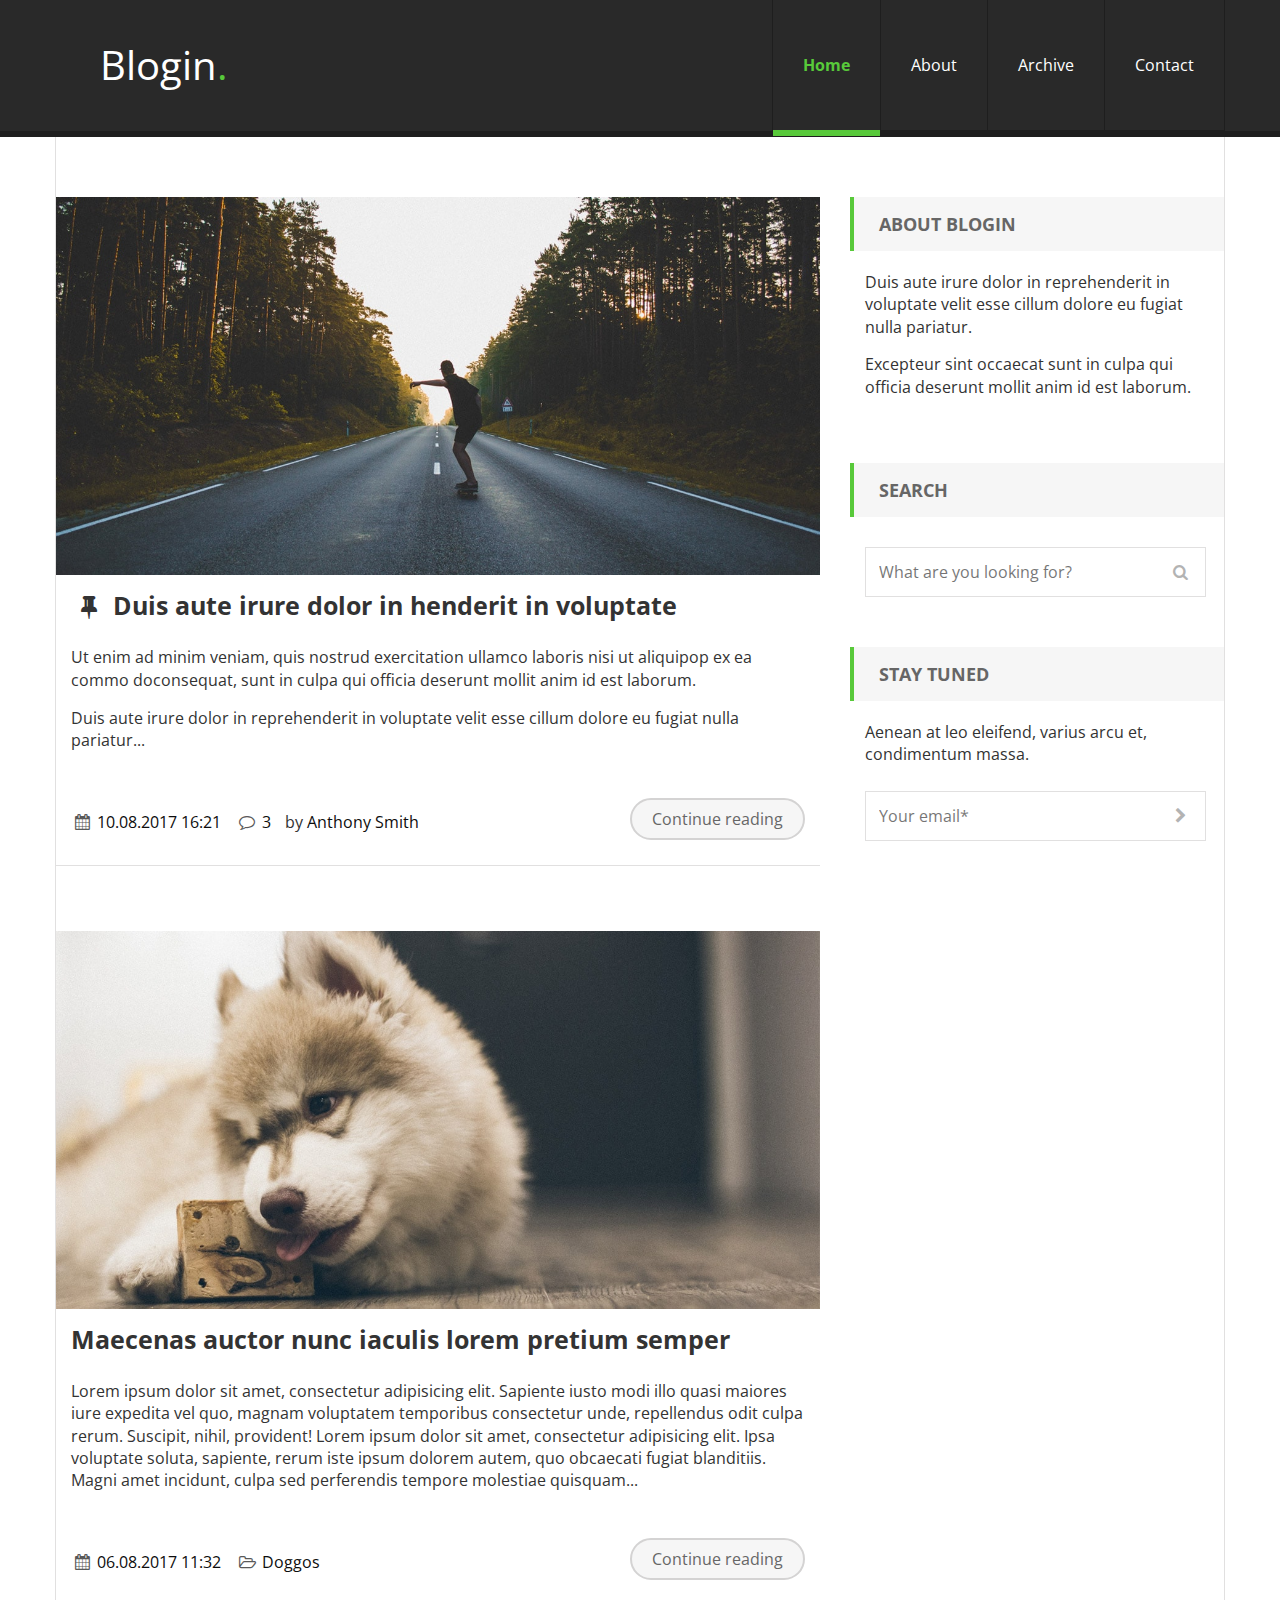
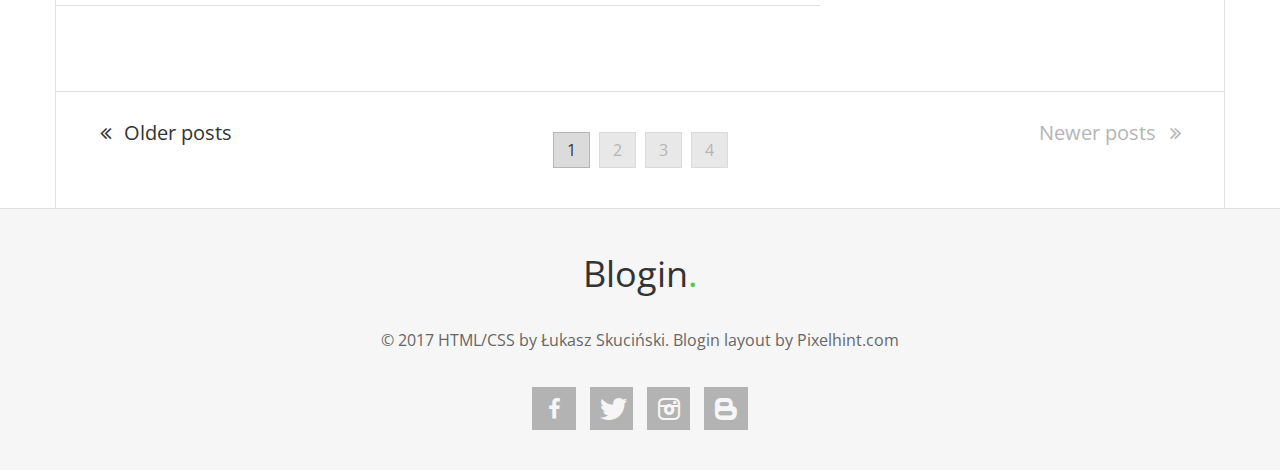
==== commit cb233555: "Sass splitted into partials" ====
--- a/index.html
+++ b/index.html
@@ -1,160 +1,160 @@
 <!DOCTYPE html>
 <html lang="en">
 <head>
-    <meta charset="utf-8">
-    <meta http-equiv="X-UA-Compatible" content="IE=edge">
-    <meta name="viewport" content="width=device-width, initial-scale=1">
-    <meta name="keywords" content="HTML,CSS,SASS,blogin">
-    <meta name="author" content="Łukasz Skuciński">
+  <meta charset="utf-8">
+  <meta http-equiv="X-UA-Compatible" content="IE=edge">
+  <meta name="viewport" content="width=device-width, initial-scale=1">
+  <meta name="keywords" content="HTML,CSS,SASS,blogin">
+  <meta name="author" content="Łukasz Skuciński">
 
-    <title>Blogin - Łukasz Skuciński</title>
-    <!--[if lt IE 9]>
-   <script src="//cdnjs.cloudflare.com/ajax/libs/html5shiv/3.7.3/html5shiv.min.js"></script>
-   <![endif]-->
-   <link href="https://fonts.googleapis.com/css?family=Open+Sans:400,700&subset=latin-ext" rel="stylesheet"> 
-    <link href="css/main.css" rel="stylesheet">
-
+  <title>Blogin - Łukasz Skuciński</title>
+  <!--[if lt IE 9]>
+    <script src="//cdnjs.cloudflare.com/ajax/libs/html5shiv/3.7.3/html5shiv.min.js"></script>
+  <![endif]-->
+  <link href="https://fonts.googleapis.com/css?family=Open+Sans:400,700&subset=latin-ext" rel="stylesheet"> 
+  <link href="styles/main.css" rel="stylesheet">
 </head>
 <body>
 
-<header id="top" class="main">
-   <div class="container">
+  <header id="top" class="main">
+    <div class="container">
       <div class="row">
-         <div class="col-xs-12">
-            <a id="main-logo" class="logo" href="index.html">Blogin<span>.</span></a>
+        <div class="col-xs-12">
+          <a id="main-logo" class="logo" href="index.html">Blogin<span>.</span></a>
 
-            <button id="nav-open" type="button"><i class="icon-menu"></i></button>
-            <nav id="main-nav" class="nav nav-mobile-off">
-               <div class="nav-mobile-bg">
-                  <button id="nav-close" type="button"><i class="icon-cancel"></i></button>
-                  <ul class="navigation" role="navigation">
-                     <li><a class="active" href="#">Home</a></li>
-                     <li><a href="#">About</a></li>
-                     <li><a href="#">Work</a></li>
-                     <li><a href="#">Contact</a></li>
-                  </ul>
-               </div>
-            </nav>      
-         </div>
+          <button id="nav-open" type="button"><i class="icon icon-menu"></i></button>
+          <nav id="main-nav" class="nav nav-mobile-off">
+            <div class="nav-mobile-bg">
+              <button id="nav-close" type="button"><i class="icon icon-cancel"></i></button>
+              <ul class="navigation" role="navigation">
+                <li><a href="index.html" class="active">Home</a></li>
+                <li><a href="page.html">About</a></li>
+                <li><a href="archive.html">Archive</a></li>
+                <li><a href="page.html">Contact</a></li>
+              </ul>
+            </div>
+          </nav>      
+        </div>
       </div>
-   </div>
-</header>
-<div class="container content-box">
-   <div class="row">
-      <div class="col-sm-12 col-md-8"> <!-- MAIN CONTENT WRAPPER-->
-         <div class="row"> <!-- First post -->
-            <div class="col-xs-12 post-img">
-               <img class="responsive-img" src="img/post-1.jpg" alt="First post image">
-            </div>
-            <div class="col-xs-12">
-               <article class="post">
-                  <header>
-                     <h2>Duis aute irure dolor in henderit in voluptate.</h2>
-                  </header>
-                     
-                  <p>Ut enim ad minim veniam, quis nostrud exercitation ullamco laboris nisi ut aliquipop ex ea commo doconsequat, sunt in culpa qui officia deserunt mollit anim id est laborum. </p>
+    </div>
+  </header>
 
-                  <p>Duis aute irure dolor in reprehenderit in voluptate velit esse cillum dolore eu fugiat nulla pariatur...</p>
-
-                  <footer>
-                     <span class="date"><i class="icon-calendar"></i> 22.09.2016 | 16:21</span>
-                     <a class="more" href="#">Continue reading</a>
-                  </footer>
-               </article>
-            </div>
-         </div>
-
-         <div class="row"> <!-- Second post -->
-            <div class="col-xs-12 post-img">
-               <img class="responsive-img" src="img/post-2.jpg" alt="Second post image">
-            </div>
-            <div class="col-xs-12">
-               <article class="post">
-                  <header>
-                     <h2>Tempore voluptatem eum aspernatur dolorum</h2>
-                  </header>
-                     
-                  <p>Fuga voluptatibus nihil, nostrum tenetur possimus perspiciatis officiis voluptas labore quasi nisi atque inventore voluptates. Dolorum minus, optio vitae at a consequatur iusto, sit harum voluptates explicabo expedita ab accusamus!</p>
-
-                  <p>Id dolore odit eaque praesentium et, quasi vel officia nemo reiciendis eum...</p>
-
-                  <footer>
-                     <span class="date"><i class="icon-calendar"></i> 18.09.2016 | 12:41</span>
-                     <a class="more" href="#">Continue reading</a>
-                  </footer>
-               </article>
-            </div>
-         </div>
-      </div> 
-
-      <div class="col-sm-12 col-md-4"> <!-- SIDEBAR WRAPPER -->
-         <div class="row">
-            <div class="col-xs-12"> <!-- About -->
-               <aside class="sidebar-box">
-                  <h3 class="sidebar-header">About blogin</h3>
-                  <p>Duis aute irure dolor in reprehenderit in voluptate velit esse cillum dolore eu fugiat nulla pariatur.</p>
-                  <p>Excepteur sint occaecat sunt in culpa qui officia deserunt mollit anim id est laborum.</p>
-               </aside>
+  <div class="container content-box"> <!-- Main content -->
+    <div class="row">
+      <main class="main-content col-sm-12 col-md-8"> <!-- MAIN CONTENT WRAPPER-->
+        <div class="row">
+          <article class="post sticky">
+            <header class="post-header">
+              <a href="post.html"><img class="responsive-img featured-image" src="img/post-1.jpg" alt="First post image"></a>
+              <h2 class="title"><i class="icon icon-pin"></i> <a href="post.html">Duis aute irure dolor in henderit in voluptate</a></h2>
+            </header>
+                         
+            <div class="post-content">
+              <p>Ut enim ad minim veniam, quis nostrud exercitation ullamco laboris nisi ut aliquipop ex ea commo doconsequat, sunt in culpa qui officia deserunt mollit anim id est laborum. </p>
+              <p>Duis aute irure dolor in reprehenderit in voluptate velit esse cillum dolore eu fugiat nulla pariatur...</p>
             </div>
 
-            <div class="col-xs-12"> <!-- Search -->
-               <aside class="sidebar-box">
-                  <h3 class="sidebar-header">Search</h3>
-                  <form id="search-engine" action="#">
-                     <input type="text" name="search" placeholder="What are you looking for?"><button type="submit" class="form-btn"><i class="icon-search"></i></button>
-                  </form>
-               </aside>
+            <footer class="post-footer">
+              <span class="post-date"><a href="#"><i class="icon icon-calendar-1"></i> 10.08.2017 16:21</a></span>
+              <span class="post-comments"><a href="post.html#comments"><i class="icon icon-comment-empty"></i> 3</a></span>
+              <span class="post-author">by <a href="#">Anthony Smith</a></span>
+              <a href="post.html" class="button more">Continue reading</a>
+            </footer>
+          </article>
+        </div>
+
+        <div class="row">
+          <article class="post">
+            <header class="post-header">
+              <a href="post.html"><img class="responsive-img featured-image" src="img/post-2.jpg" alt="Second post image"></a>
+              <h2 class="title"><a href="post.html">Maecenas auctor nunc iaculis lorem pretium semper</a></h2>
+            </header>
+                         
+            <div class="post-content">
+              <p>Lorem ipsum dolor sit amet, consectetur adipisicing elit. Sapiente iusto modi illo quasi maiores iure expedita vel quo, magnam voluptatem temporibus consectetur unde, repellendus odit culpa rerum. Suscipit, nihil, provident! Lorem ipsum dolor sit amet, consectetur adipisicing elit. Ipsa voluptate soluta, sapiente, rerum iste ipsum dolorem autem, quo obcaecati fugiat blanditiis. Magni amet incidunt, culpa sed perferendis tempore molestiae quisquam...</p>
             </div>
 
-            <div class="col-xs-12"> <!-- Newsletter -->
-               <aside class="sidebar-box">
-                  <h3 class="sidebar-header">Stay tuned</h3>
-                  <p>Aenean at leo eleifend, varius arcu et, condimentum massa.</p>
-                  <form id="newsletter" action="#">
-                     <input type="text" name="email" placeholder="Your email*"><button type="submit" class="form-btn"><i class="icon-right-open"></i></button>
-                  </form>
-               </aside>
+            <footer class="post-footer">
+              <span class="post-date"><a href="#"><i class="icon icon-calendar-1"></i> 06.08.2017 11:32</a></span>
+              <span class="post-category"><a href="category.html"><i class="icon icon-folder-open-empty"></i> Doggos</a></span>
+              <a href="post.html" class="button more">Continue reading</a>
+            </footer>
+          </article>
+        </div>
+      </main> 
+
+      <aside class="col-sm-12 col-md-4"> <!-- SIDEBAR WRAPPER -->
+        <div class="row">
+          <div class="col-xs-12"> <!-- About -->
+            <div class="sidebar-box">
+              <h3 class="sidebar-header">About blogin</h3>
+              <p>Duis aute irure dolor in reprehenderit in voluptate velit esse cillum dolore eu fugiat nulla pariatur.</p>
+              <p>Excepteur sint occaecat sunt in culpa qui officia deserunt mollit anim id est laborum.</p>
             </div>
-         </div>
+          </div>
+
+          <div class="col-xs-12"> <!-- Search -->
+            <div class="sidebar-box">
+              <h3 class="sidebar-header">Search</h3>
+              <form role="search" id="search-engine" action="#">
+                <input type="text" name="search" placeholder="What are you looking for?"><button type="submit" class="submit form-btn"><i class="icon icon-search"></i></button>
+              </form>
+            </div>
+          </div>
+
+          <div class="col-xs-12"> <!-- Newsletter -->
+            <div class="sidebar-box">
+              <h3 class="sidebar-header">Stay tuned</h3>
+              <p>Aenean at leo eleifend, varius arcu et, condimentum massa.</p>
+              <form id="newsletter" action="#">
+                <input type="text" name="email" placeholder="Your email*"><button type="submit" class="submit form-btn"><i class="icon icon-right-open"></i></button>
+              </form>
+            </div>
+          </div>
+        </div>
+      </aside>
+    </div>
+
+    <div class="row">
+      <div class="col-xs-12 pagination-box"> <!-- Pagination -->
+        <nav>
+          <a class="pag prev" href="#" rel="prev"><i class="icon icon-angle-double-left"></i> <span>Older posts</span></a>
+
+          <ul class="pagination">
+            <li><a class="active" href="index.html">1</a></li>
+            <li><a href="page2.html">2</a></li>
+            <li><a href="page3.html">3</a></li>
+            <li><a href="page4.html">4</a></li>
+          </ul>
+
+          <a class="pag next off" href="#" rel="next"><span>Newer posts</span> <i class="icon icon-angle-double-right"></i></a>
+        </nav>
+      </div> 
+    </div>
+  </div> 
+
+  <footer class="main">
+    <div class="container">
+      <div class="row">
+        <div class="col-xs-12">
+          <a class="logo" href="index.html">Blogin<span>.</span></a>
+
+          <p class="copyright">© 2017 HTML/CSS by Łukasz Skuciński. Blogin layout by Pixelhint.com</p>
+
+          <ul class="social-media">
+            <li><a class="fb" href="#" title="Facebook Profile"><i class="icon icon-facebook"></i></a></li>
+            <li><a class="twt" href="#" title="Twitter Profile"><i class="icon icon-twitter-bird"></i></a></li>
+            <li><a class="inst" href="#" title="Instagram Profile"><i class="icon icon-instagram"></i></a></li>
+            <li><a class="blg" href="#" title="Blogger Profile"><i class="icon icon-blogger"></i></a></li>
+          </ul>
+        </div>
       </div>
-   </div>
-   <div class="row">
-      <div class="col-xs-12 pagination-box">
-         <nav>
-            <a class="pag prev" href="page2.html" rel="prev"><i class="icon-angle-double-left"></i> <span>OLDER POSTS</span></a>
+    </div>
+  </footer>
 
-            <ul class="pagination">
-               <li><a class="active" href="index.html">1</a></li>
-               <li><a href="page2.html">2</a></li>
-               <li><a href="page3.html">3</a></li>
-               <li><a href="page4.html">4</a></li>
-            </ul>
 
-            <a class="pag next off" href="#" rel="next"><span>NEWER POSTS</span> <i class="icon-angle-double-right"></i></a>
-         </nav>
-      </div>
-   </div>
-</div>
-
-<footer class="main">
-   <div class="container">
-      <div class="row">
-         <div class="col-xs-12">
-            <a class="logo" href="index.html">Blogin<span>.</span></a>
-
-            <p class="copyright">© 2016 HTML/CSS by Łukasz Skuciński. Blogin layout by Pixelhint.com</p>
-
-            <ul class="social-media">
-               <li><a class="fb" href="#" title="Facebook Profile"><i class="icon-facebook"></i></a></li>
-               <li><a class="twt" href="#" title="Twitter Profile"><i class="icon-twitter-bird"></i></a></li>
-               <li><a class="inst" href="#" title="Instagram Profile"><i class="icon-instagram"></i></a></li>
-               <li><a class="blg" href="#" title="Blogger Profile"><i class="icon-blogger"></i></a></li>
-            </ul>
-         </div>
-      </div>
-   </div>
-</footer>
-
-<script src="js/nav-mobile.min.js"></script>
+  <!-- SCRIPTS -->
+  <script src="js/jquery.min.js"></script>
+  <script src="js/nav-mobile.min.js"></script>
 </body>
 </html>--- a/styles/main.css
+++ b/styles/main.css
@@ -0,0 +1,1885 @@
+@charset "UTF-8";
+html {
+  font-family: sans-serif;
+  -ms-text-size-adjust: 100%;
+  -webkit-text-size-adjust: 100%; }
+
+body {
+  margin: 0; }
+
+article,
+aside,
+details,
+figcaption,
+figure,
+footer,
+header,
+main,
+menu,
+nav,
+section,
+summary {
+  display: block; }
+
+audio,
+canvas,
+progress,
+video {
+  display: inline-block; }
+
+audio:not([controls]) {
+  display: none;
+  height: 0; }
+
+progress {
+  vertical-align: baseline; }
+
+template,
+[hidden] {
+  display: none; }
+
+a {
+  background-color: transparent;
+  -webkit-text-decoration-skip: objects; }
+
+a:active,
+a:hover {
+  outline-width: 0; }
+
+abbr[title] {
+  border-bottom: none;
+  text-decoration: underline;
+  text-decoration: underline dotted; }
+
+b,
+strong {
+  font-weight: inherit; }
+
+b,
+strong {
+  font-weight: bolder; }
+
+dfn {
+  font-style: italic; }
+
+h1 {
+  font-size: 2em;
+  margin: 0.67em 0; }
+
+mark {
+  background-color: #ff0;
+  color: #000; }
+
+small {
+  font-size: 80%; }
+
+sub,
+sup {
+  font-size: 75%;
+  line-height: 0;
+  position: relative;
+  vertical-align: baseline; }
+
+sub {
+  bottom: -0.25em; }
+
+sup {
+  top: -0.5em; }
+
+img {
+  border-style: none; }
+
+svg:not(:root) {
+  overflow: hidden; }
+
+code,
+kbd,
+pre,
+samp {
+  font-family: monospace, monospace;
+  font-size: 1em; }
+
+figure {
+  margin: 1em 40px; }
+
+hr {
+  box-sizing: content-box;
+  height: 0;
+  overflow: visible; }
+
+button,
+input,
+select,
+textarea {
+  font: inherit;
+  margin: 0; }
+
+optgroup {
+  font-weight: bold; }
+
+button,
+input {
+  overflow: visible; }
+
+button,
+select {
+  text-transform: none; }
+
+button,
+html [type="button"],
+[type="reset"],
+[type="submit"] {
+  -webkit-appearance: button; }
+
+button::-moz-focus-inner,
+[type="button"]::-moz-focus-inner,
+[type="reset"]::-moz-focus-inner,
+[type="submit"]::-moz-focus-inner {
+  border-style: none;
+  padding: 0; }
+
+button:-moz-focusring,
+[type="button"]:-moz-focusring,
+[type="reset"]:-moz-focusring,
+[type="submit"]:-moz-focusring {
+  outline: 1px dotted ButtonText; }
+
+fieldset {
+  border: 1px solid #c0c0c0;
+  margin: 0 2px;
+  padding: 0.35em 0.625em 0.75em; }
+
+legend {
+  box-sizing: border-box;
+  color: inherit;
+  display: table;
+  max-width: 100%;
+  padding: 0;
+  white-space: normal; }
+
+textarea {
+  overflow: auto; }
+
+[type="checkbox"],
+[type="radio"] {
+  box-sizing: border-box;
+  padding: 0; }
+
+[type="number"]::-webkit-inner-spin-button,
+[type="number"]::-webkit-outer-spin-button {
+  height: auto; }
+
+[type="search"] {
+  -webkit-appearance: textfield;
+  outline-offset: -2px; }
+
+[type="search"]::-webkit-search-cancel-button,
+[type="search"]::-webkit-search-decoration {
+  -webkit-appearance: none; }
+
+::-webkit-input-placeholder {
+  color: inherit;
+  opacity: 0.54; }
+
+::-webkit-file-upload-button {
+  -webkit-appearance: button;
+  font: inherit; }
+
+@-ms-viewport {
+  width: device-width; }
+.visible-xs,
+.visible-sm,
+.visible-md,
+.visible-lg {
+  display: none !important; }
+
+.visible-xs-block,
+.visible-xs-inline,
+.visible-xs-inline-block,
+.visible-sm-block,
+.visible-sm-inline,
+.visible-sm-inline-block,
+.visible-md-block,
+.visible-md-inline,
+.visible-md-inline-block,
+.visible-lg-block,
+.visible-lg-inline,
+.visible-lg-inline-block {
+  display: none !important; }
+
+@media (max-width: 767px) {
+  .visible-xs {
+    display: block !important; }
+
+  table.visible-xs {
+    display: table; }
+
+  tr.visible-xs {
+    display: table-row !important; }
+
+  th.visible-xs,
+  td.visible-xs {
+    display: table-cell !important; } }
+@media (max-width: 767px) {
+  .visible-xs-block {
+    display: block !important; } }
+@media (max-width: 767px) {
+  .visible-xs-inline {
+    display: inline !important; } }
+@media (max-width: 767px) {
+  .visible-xs-inline-block {
+    display: inline-block !important; } }
+@media (min-width: 768px) and (max-width: 991px) {
+  .visible-sm {
+    display: block !important; }
+
+  table.visible-sm {
+    display: table; }
+
+  tr.visible-sm {
+    display: table-row !important; }
+
+  th.visible-sm,
+  td.visible-sm {
+    display: table-cell !important; } }
+@media (min-width: 768px) and (max-width: 991px) {
+  .visible-sm-block {
+    display: block !important; } }
+@media (min-width: 768px) and (max-width: 991px) {
+  .visible-sm-inline {
+    display: inline !important; } }
+@media (min-width: 768px) and (max-width: 991px) {
+  .visible-sm-inline-block {
+    display: inline-block !important; } }
+@media (min-width: 992px) and (max-width: 1199px) {
+  .visible-md {
+    display: block !important; }
+
+  table.visible-md {
+    display: table; }
+
+  tr.visible-md {
+    display: table-row !important; }
+
+  th.visible-md,
+  td.visible-md {
+    display: table-cell !important; } }
+@media (min-width: 992px) and (max-width: 1199px) {
+  .visible-md-block {
+    display: block !important; } }
+@media (min-width: 992px) and (max-width: 1199px) {
+  .visible-md-inline {
+    display: inline !important; } }
+@media (min-width: 992px) and (max-width: 1199px) {
+  .visible-md-inline-block {
+    display: inline-block !important; } }
+@media (min-width: 1200px) {
+  .visible-lg {
+    display: block !important; }
+
+  table.visible-lg {
+    display: table; }
+
+  tr.visible-lg {
+    display: table-row !important; }
+
+  th.visible-lg,
+  td.visible-lg {
+    display: table-cell !important; } }
+@media (min-width: 1200px) {
+  .visible-lg-block {
+    display: block !important; } }
+@media (min-width: 1200px) {
+  .visible-lg-inline {
+    display: inline !important; } }
+@media (min-width: 1200px) {
+  .visible-lg-inline-block {
+    display: inline-block !important; } }
+@media (max-width: 767px) {
+  .hidden-xs {
+    display: none !important; } }
+@media (min-width: 768px) and (max-width: 991px) {
+  .hidden-sm {
+    display: none !important; } }
+@media (min-width: 992px) and (max-width: 1199px) {
+  .hidden-md {
+    display: none !important; } }
+@media (min-width: 1200px) {
+  .hidden-lg {
+    display: none !important; } }
+.visible-print {
+  display: none !important; }
+
+@media print {
+  .visible-print {
+    display: block !important; }
+
+  table.visible-print {
+    display: table; }
+
+  tr.visible-print {
+    display: table-row !important; }
+
+  th.visible-print,
+  td.visible-print {
+    display: table-cell !important; } }
+.visible-print-block {
+  display: none !important; }
+
+@media print {
+  .visible-print-block {
+    display: block !important; } }
+.visible-print-inline {
+  display: none !important; }
+
+@media print {
+  .visible-print-inline {
+    display: inline !important; } }
+.visible-print-inline-block {
+  display: none !important; }
+
+@media print {
+  .visible-print-inline-block {
+    display: inline-block !important; } }
+@media print {
+  .hidden-print {
+    display: none !important; } }
+.container {
+  margin-right: auto;
+  margin-left: auto;
+  padding-left: 15px;
+  padding-right: 15px; }
+
+@media (min-width: 768px) {
+  .container {
+    width: 750px; } }
+@media (min-width: 992px) {
+  .container {
+    width: 970px; } }
+@media (min-width: 1200px) {
+  .container {
+    width: 1170px; } }
+.container-fluid {
+  margin-right: auto;
+  margin-left: auto;
+  padding-left: 15px;
+  padding-right: 15px; }
+
+.row {
+  margin-left: -15px;
+  margin-right: -15px; }
+
+.col, .col-xs-1, .col-sm-1, .col-md-1, .col-lg-1, .col-xs-2, .col-sm-2, .col-md-2, .col-lg-2, .col-xs-3, .col-sm-3, .col-md-3, .col-lg-3, .col-xs-4, .col-sm-4, .col-md-4, .col-lg-4, .col-xs-5, .col-sm-5, .col-md-5, .col-lg-5, .col-xs-6, .col-sm-6, .col-md-6, .col-lg-6, .col-xs-7, .col-sm-7, .col-md-7, .col-lg-7, .col-xs-8, .col-sm-8, .col-md-8, .col-lg-8, .col-xs-9, .col-sm-9, .col-md-9, .col-lg-9, .col-xs-10, .col-sm-10, .col-md-10, .col-lg-10, .col-xs-11, .col-sm-11, .col-md-11, .col-lg-11, .col-xs-12, .col-sm-12, .col-md-12, .col-lg-12 {
+  position: relative;
+  min-height: 1px;
+  padding-left: 15px;
+  padding-right: 15px; }
+
+.col, .col-xs-1, .col-xs-2, .col-xs-3, .col-xs-4, .col-xs-5, .col-xs-6, .col-xs-7, .col-xs-8, .col-xs-9, .col-xs-10, .col-xs-11, .col-xs-12 {
+  float: left; }
+
+.col-xs-12 {
+  width: 100%; }
+
+.col-xs-11 {
+  width: 91.66666667%; }
+
+.col-xs-10 {
+  width: 83.33333333%; }
+
+.col-xs-9 {
+  width: 75%; }
+
+.col-xs-8 {
+  width: 66.66666667%; }
+
+.col-xs-7 {
+  width: 58.33333333%; }
+
+.col-xs-6 {
+  width: 50%; }
+
+.col-xs-5 {
+  width: 41.66666667%; }
+
+.col-xs-4 {
+  width: 33.33333333%; }
+
+.col-xs-3 {
+  width: 25%; }
+
+.col-xs-2 {
+  width: 16.66666667%; }
+
+.col-xs-1 {
+  width: 8.33333333%; }
+
+.col-xs-pull-12 {
+  right: 100%; }
+
+.col-xs-pull-11 {
+  right: 91.66666667%; }
+
+.col-xs-pull-10 {
+  right: 83.33333333%; }
+
+.col-xs-pull-9 {
+  right: 75%; }
+
+.col-xs-pull-8 {
+  right: 66.66666667%; }
+
+.col-xs-pull-7 {
+  right: 58.33333333%; }
+
+.col-xs-pull-6 {
+  right: 50%; }
+
+.col-xs-pull-5 {
+  right: 41.66666667%; }
+
+.col-xs-pull-4 {
+  right: 33.33333333%; }
+
+.col-xs-pull-3 {
+  right: 25%; }
+
+.col-xs-pull-2 {
+  right: 16.66666667%; }
+
+.col-xs-pull-1 {
+  right: 8.33333333%; }
+
+.col-xs-pull-0 {
+  right: auto; }
+
+.col-xs-push-12 {
+  left: 100%; }
+
+.col-xs-push-11 {
+  left: 91.66666667%; }
+
+.col-xs-push-10 {
+  left: 83.33333333%; }
+
+.col-xs-push-9 {
+  left: 75%; }
+
+.col-xs-push-8 {
+  left: 66.66666667%; }
+
+.col-xs-push-7 {
+  left: 58.33333333%; }
+
+.col-xs-push-6 {
+  left: 50%; }
+
+.col-xs-push-5 {
+  left: 41.66666667%; }
+
+.col-xs-push-4 {
+  left: 33.33333333%; }
+
+.col-xs-push-3 {
+  left: 25%; }
+
+.col-xs-push-2 {
+  left: 16.66666667%; }
+
+.col-xs-push-1 {
+  left: 8.33333333%; }
+
+.col-xs-push-0 {
+  left: auto; }
+
+.col-xs-offset-12 {
+  margin-left: 100%; }
+
+.col-xs-offset-11 {
+  margin-left: 91.66666667%; }
+
+.col-xs-offset-10 {
+  margin-left: 83.33333333%; }
+
+.col-xs-offset-9 {
+  margin-left: 75%; }
+
+.col-xs-offset-8 {
+  margin-left: 66.66666667%; }
+
+.col-xs-offset-7 {
+  margin-left: 58.33333333%; }
+
+.col-xs-offset-6 {
+  margin-left: 50%; }
+
+.col-xs-offset-5 {
+  margin-left: 41.66666667%; }
+
+.col-xs-offset-4 {
+  margin-left: 33.33333333%; }
+
+.col-xs-offset-3 {
+  margin-left: 25%; }
+
+.col-xs-offset-2 {
+  margin-left: 16.66666667%; }
+
+.col-xs-offset-1 {
+  margin-left: 8.33333333%; }
+
+.col-xs-offset-0 {
+  margin-left: 0%; }
+
+@media (min-width: 768px) {
+  .col, .col-sm-1, .col-sm-2, .col-sm-3, .col-sm-4, .col-sm-5, .col-sm-6, .col-sm-7, .col-sm-8, .col-sm-9, .col-sm-10, .col-sm-11, .col-sm-12 {
+    float: left; }
+
+  .col-sm-12 {
+    width: 100%; }
+
+  .col-sm-11 {
+    width: 91.66666667%; }
+
+  .col-sm-10 {
+    width: 83.33333333%; }
+
+  .col-sm-9 {
+    width: 75%; }
+
+  .col-sm-8 {
+    width: 66.66666667%; }
+
+  .col-sm-7 {
+    width: 58.33333333%; }
+
+  .col-sm-6 {
+    width: 50%; }
+
+  .col-sm-5 {
+    width: 41.66666667%; }
+
+  .col-sm-4 {
+    width: 33.33333333%; }
+
+  .col-sm-3 {
+    width: 25%; }
+
+  .col-sm-2 {
+    width: 16.66666667%; }
+
+  .col-sm-1 {
+    width: 8.33333333%; }
+
+  .col-sm-pull-12 {
+    right: 100%; }
+
+  .col-sm-pull-11 {
+    right: 91.66666667%; }
+
+  .col-sm-pull-10 {
+    right: 83.33333333%; }
+
+  .col-sm-pull-9 {
+    right: 75%; }
+
+  .col-sm-pull-8 {
+    right: 66.66666667%; }
+
+  .col-sm-pull-7 {
+    right: 58.33333333%; }
+
+  .col-sm-pull-6 {
+    right: 50%; }
+
+  .col-sm-pull-5 {
+    right: 41.66666667%; }
+
+  .col-sm-pull-4 {
+    right: 33.33333333%; }
+
+  .col-sm-pull-3 {
+    right: 25%; }
+
+  .col-sm-pull-2 {
+    right: 16.66666667%; }
+
+  .col-sm-pull-1 {
+    right: 8.33333333%; }
+
+  .col-sm-pull-0 {
+    right: auto; }
+
+  .col-sm-push-12 {
+    left: 100%; }
+
+  .col-sm-push-11 {
+    left: 91.66666667%; }
+
+  .col-sm-push-10 {
+    left: 83.33333333%; }
+
+  .col-sm-push-9 {
+    left: 75%; }
+
+  .col-sm-push-8 {
+    left: 66.66666667%; }
+
+  .col-sm-push-7 {
+    left: 58.33333333%; }
+
+  .col-sm-push-6 {
+    left: 50%; }
+
+  .col-sm-push-5 {
+    left: 41.66666667%; }
+
+  .col-sm-push-4 {
+    left: 33.33333333%; }
+
+  .col-sm-push-3 {
+    left: 25%; }
+
+  .col-sm-push-2 {
+    left: 16.66666667%; }
+
+  .col-sm-push-1 {
+    left: 8.33333333%; }
+
+  .col-sm-push-0 {
+    left: auto; }
+
+  .col-sm-offset-12 {
+    margin-left: 100%; }
+
+  .col-sm-offset-11 {
+    margin-left: 91.66666667%; }
+
+  .col-sm-offset-10 {
+    margin-left: 83.33333333%; }
+
+  .col-sm-offset-9 {
+    margin-left: 75%; }
+
+  .col-sm-offset-8 {
+    margin-left: 66.66666667%; }
+
+  .col-sm-offset-7 {
+    margin-left: 58.33333333%; }
+
+  .col-sm-offset-6 {
+    margin-left: 50%; }
+
+  .col-sm-offset-5 {
+    margin-left: 41.66666667%; }
+
+  .col-sm-offset-4 {
+    margin-left: 33.33333333%; }
+
+  .col-sm-offset-3 {
+    margin-left: 25%; }
+
+  .col-sm-offset-2 {
+    margin-left: 16.66666667%; }
+
+  .col-sm-offset-1 {
+    margin-left: 8.33333333%; }
+
+  .col-sm-offset-0 {
+    margin-left: 0%; } }
+@media (min-width: 992px) {
+  .col, .col-md-1, .col-md-2, .col-md-3, .col-md-4, .col-md-5, .col-md-6, .col-md-7, .col-md-8, .col-md-9, .col-md-10, .col-md-11, .col-md-12 {
+    float: left; }
+
+  .col-md-12 {
+    width: 100%; }
+
+  .col-md-11 {
+    width: 91.66666667%; }
+
+  .col-md-10 {
+    width: 83.33333333%; }
+
+  .col-md-9 {
+    width: 75%; }
+
+  .col-md-8 {
+    width: 66.66666667%; }
+
+  .col-md-7 {
+    width: 58.33333333%; }
+
+  .col-md-6 {
+    width: 50%; }
+
+  .col-md-5 {
+    width: 41.66666667%; }
+
+  .col-md-4 {
+    width: 33.33333333%; }
+
+  .col-md-3 {
+    width: 25%; }
+
+  .col-md-2 {
+    width: 16.66666667%; }
+
+  .col-md-1 {
+    width: 8.33333333%; }
+
+  .col-md-pull-12 {
+    right: 100%; }
+
+  .col-md-pull-11 {
+    right: 91.66666667%; }
+
+  .col-md-pull-10 {
+    right: 83.33333333%; }
+
+  .col-md-pull-9 {
+    right: 75%; }
+
+  .col-md-pull-8 {
+    right: 66.66666667%; }
+
+  .col-md-pull-7 {
+    right: 58.33333333%; }
+
+  .col-md-pull-6 {
+    right: 50%; }
+
+  .col-md-pull-5 {
+    right: 41.66666667%; }
+
+  .col-md-pull-4 {
+    right: 33.33333333%; }
+
+  .col-md-pull-3 {
+    right: 25%; }
+
+  .col-md-pull-2 {
+    right: 16.66666667%; }
+
+  .col-md-pull-1 {
+    right: 8.33333333%; }
+
+  .col-md-pull-0 {
+    right: auto; }
+
+  .col-md-push-12 {
+    left: 100%; }
+
+  .col-md-push-11 {
+    left: 91.66666667%; }
+
+  .col-md-push-10 {
+    left: 83.33333333%; }
+
+  .col-md-push-9 {
+    left: 75%; }
+
+  .col-md-push-8 {
+    left: 66.66666667%; }
+
+  .col-md-push-7 {
+    left: 58.33333333%; }
+
+  .col-md-push-6 {
+    left: 50%; }
+
+  .col-md-push-5 {
+    left: 41.66666667%; }
+
+  .col-md-push-4 {
+    left: 33.33333333%; }
+
+  .col-md-push-3 {
+    left: 25%; }
+
+  .col-md-push-2 {
+    left: 16.66666667%; }
+
+  .col-md-push-1 {
+    left: 8.33333333%; }
+
+  .col-md-push-0 {
+    left: auto; }
+
+  .col-md-offset-12 {
+    margin-left: 100%; }
+
+  .col-md-offset-11 {
+    margin-left: 91.66666667%; }
+
+  .col-md-offset-10 {
+    margin-left: 83.33333333%; }
+
+  .col-md-offset-9 {
+    margin-left: 75%; }
+
+  .col-md-offset-8 {
+    margin-left: 66.66666667%; }
+
+  .col-md-offset-7 {
+    margin-left: 58.33333333%; }
+
+  .col-md-offset-6 {
+    margin-left: 50%; }
+
+  .col-md-offset-5 {
+    margin-left: 41.66666667%; }
+
+  .col-md-offset-4 {
+    margin-left: 33.33333333%; }
+
+  .col-md-offset-3 {
+    margin-left: 25%; }
+
+  .col-md-offset-2 {
+    margin-left: 16.66666667%; }
+
+  .col-md-offset-1 {
+    margin-left: 8.33333333%; }
+
+  .col-md-offset-0 {
+    margin-left: 0%; } }
+@media (min-width: 1200px) {
+  .col, .col-lg-1, .col-lg-2, .col-lg-3, .col-lg-4, .col-lg-5, .col-lg-6, .col-lg-7, .col-lg-8, .col-lg-9, .col-lg-10, .col-lg-11, .col-lg-12 {
+    float: left; }
+
+  .col-lg-12 {
+    width: 100%; }
+
+  .col-lg-11 {
+    width: 91.66666667%; }
+
+  .col-lg-10 {
+    width: 83.33333333%; }
+
+  .col-lg-9 {
+    width: 75%; }
+
+  .col-lg-8 {
+    width: 66.66666667%; }
+
+  .col-lg-7 {
+    width: 58.33333333%; }
+
+  .col-lg-6 {
+    width: 50%; }
+
+  .col-lg-5 {
+    width: 41.66666667%; }
+
+  .col-lg-4 {
+    width: 33.33333333%; }
+
+  .col-lg-3 {
+    width: 25%; }
+
+  .col-lg-2 {
+    width: 16.66666667%; }
+
+  .col-lg-1 {
+    width: 8.33333333%; }
+
+  .col-lg-pull-12 {
+    right: 100%; }
+
+  .col-lg-pull-11 {
+    right: 91.66666667%; }
+
+  .col-lg-pull-10 {
+    right: 83.33333333%; }
+
+  .col-lg-pull-9 {
+    right: 75%; }
+
+  .col-lg-pull-8 {
+    right: 66.66666667%; }
+
+  .col-lg-pull-7 {
+    right: 58.33333333%; }
+
+  .col-lg-pull-6 {
+    right: 50%; }
+
+  .col-lg-pull-5 {
+    right: 41.66666667%; }
+
+  .col-lg-pull-4 {
+    right: 33.33333333%; }
+
+  .col-lg-pull-3 {
+    right: 25%; }
+
+  .col-lg-pull-2 {
+    right: 16.66666667%; }
+
+  .col-lg-pull-1 {
+    right: 8.33333333%; }
+
+  .col-lg-pull-0 {
+    right: auto; }
+
+  .col-lg-push-12 {
+    left: 100%; }
+
+  .col-lg-push-11 {
+    left: 91.66666667%; }
+
+  .col-lg-push-10 {
+    left: 83.33333333%; }
+
+  .col-lg-push-9 {
+    left: 75%; }
+
+  .col-lg-push-8 {
+    left: 66.66666667%; }
+
+  .col-lg-push-7 {
+    left: 58.33333333%; }
+
+  .col-lg-push-6 {
+    left: 50%; }
+
+  .col-lg-push-5 {
+    left: 41.66666667%; }
+
+  .col-lg-push-4 {
+    left: 33.33333333%; }
+
+  .col-lg-push-3 {
+    left: 25%; }
+
+  .col-lg-push-2 {
+    left: 16.66666667%; }
+
+  .col-lg-push-1 {
+    left: 8.33333333%; }
+
+  .col-lg-push-0 {
+    left: auto; }
+
+  .col-lg-offset-12 {
+    margin-left: 100%; }
+
+  .col-lg-offset-11 {
+    margin-left: 91.66666667%; }
+
+  .col-lg-offset-10 {
+    margin-left: 83.33333333%; }
+
+  .col-lg-offset-9 {
+    margin-left: 75%; }
+
+  .col-lg-offset-8 {
+    margin-left: 66.66666667%; }
+
+  .col-lg-offset-7 {
+    margin-left: 58.33333333%; }
+
+  .col-lg-offset-6 {
+    margin-left: 50%; }
+
+  .col-lg-offset-5 {
+    margin-left: 41.66666667%; }
+
+  .col-lg-offset-4 {
+    margin-left: 33.33333333%; }
+
+  .col-lg-offset-3 {
+    margin-left: 25%; }
+
+  .col-lg-offset-2 {
+    margin-left: 16.66666667%; }
+
+  .col-lg-offset-1 {
+    margin-left: 8.33333333%; }
+
+  .col-lg-offset-0 {
+    margin-left: 0%; } }
+.clearfix,
+.clearfix:before,
+.clearfix:after,
+.container:before,
+.container:after,
+.container-fluid:before,
+.container-fluid:after,
+.row:before,
+.row:after {
+  content: " ";
+  display: table; }
+
+.clearfix:after,
+.container:after,
+.container-fluid:after,
+.row:after {
+  clear: both; }
+
+.center-block {
+  display: block;
+  margin-left: auto;
+  margin-right: auto; }
+
+.pull-right {
+  float: right !important; }
+
+.pull-left {
+  float: left !important; }
+
+.responsive-img {
+  max-width: 100%; }
+
+.v-offset-1 {
+  margin-top: 2px; }
+
+.v-offset-2 {
+  margin-top: 5px; }
+
+.v-offset-3 {
+  margin-top: 10px; }
+
+.v-offset-4 {
+  margin-top: 15px; }
+
+.v-offset-5 {
+  margin-top: 25px; }
+
+.v-offset-6 {
+  margin-top: 40px; }
+
+.v-offset-7 {
+  margin-top: 60px; }
+
+.v-offset-8 {
+  margin-top: 80px; }
+
+.v-offset-9 {
+  margin-top: 100px; }
+
+@media (max-width: 767px) {
+  .v-offset-6 {
+    margin-top: 25px; }
+
+  .v-offset-7 {
+    margin-top: 35px; }
+
+  .v-offset-8 {
+    margin-top: 55px; }
+
+  .v-offset-9 {
+    margin-top: 75px; } }
+*,
+*:before,
+*:after {
+  -webkit-box-sizing: border-box;
+  -moz-box-sizing: border-box;
+  box-sizing: border-box; }
+
+.row-centered {
+  text-align: center; }
+
+[class*="col-centered-"] {
+  display: block;
+  float: none;
+  text-align: left;
+  margin-right: -4px; }
+
+@media (min-width: 768px) {
+  .col-centered-sm {
+    display: inline-block; } }
+@media (min-width: 992px) {
+  .col-centered-md {
+    display: inline-block; } }
+@media (min-width: 1200px) {
+  .col-centered-lg {
+    display: inline-block; } }
+*:focus {
+  outline: none; }
+
+body {
+  font-family: 'Open Sans', sans-serif;
+  font-size: 14px;
+  color: #333; }
+  @media (min-width: 992px) {
+    body {
+      font-size: 16px; } }
+
+a {
+  color: #0d0d0d; }
+  a:hover, a:active {
+    color: #429b2b; }
+  a:focus {
+    color: #3d8f27; }
+
+p {
+  line-height: 1.4; }
+
+h1 {
+  font-size: 36px; }
+
+h2 {
+  font-size: 30px;
+  line-height: 1.2; }
+
+h3 {
+  font-size: 24px; }
+
+h4 {
+  font-size: 18px; }
+
+h5 {
+  font-size: 14px; }
+
+h6 {
+  font-size: 12px; }
+
+@font-face {
+  font-family: 'fontello';
+  src: url("../fonts/fontello.eot?48783724");
+  src: url("../fonts/fontello.eot?48783724#iefix") format("embedded-opentype"), url("../fonts/fontello.woff2?48783724") format("woff2"), url("../fonts/fontello.woff?48783724") format("woff"), url("../fonts/fontello.ttf?48783724") format("truetype"), url("../fonts/fontello.svg?48783724#fontello") format("svg");
+  font-weight: normal;
+  font-style: normal; }
+/* Chrome hack: SVG is rendered more smooth in Windozze. 100% magic, uncomment if you need it. */
+/* Note, that will break hinting! In other OS-es font will be not as sharp as it could be */
+/*
+@media screen and (-webkit-min-device-pixel-ratio:0) {
+  @font-face {
+    font-family: 'fontello';
+    src: url('../font/fontello.svg?48783724#fontello') format('svg');
+  }
+}
+*/
+[class^="icon-"]:before, [class*=" icon-"]:before {
+  font-family: "fontello";
+  font-style: normal;
+  font-weight: normal;
+  speak: none;
+  display: inline-block;
+  text-decoration: inherit;
+  width: 1em;
+  margin-right: .2em;
+  text-align: center;
+  /* opacity: .8; */
+  /* For safety - reset parent styles, that can break glyph codes*/
+  font-variant: normal;
+  text-transform: none;
+  /* fix buttons height, for twitter bootstrap */
+  line-height: 1em;
+  /* Animation center compensation - margins should be symmetric */
+  /* remove if not needed */
+  margin-left: .2em;
+  /* you can be more comfortable with increased icons size */
+  /* font-size: 120%; */
+  /* Font smoothing. That was taken from TWBS */
+  -webkit-font-smoothing: antialiased;
+  -moz-osx-font-smoothing: grayscale;
+  /* Uncomment for 3D effect */
+  /* text-shadow: 1px 1px 1px rgba(127, 127, 127, 0.3); */ }
+
+.icon-pin:before {
+  content: '\e800'; }
+
+/* '' */
+.icon-picture:before {
+  content: '\e801'; }
+
+/* '' */
+.icon-video:before {
+  content: '\e802'; }
+
+/* '' */
+.icon-music:before {
+  content: '\e803'; }
+
+/* '' */
+.icon-th-large:before {
+  content: '\e804'; }
+
+/* '' */
+.icon-cancel:before {
+  content: '\e805'; }
+
+/* '' */
+.icon-search:before {
+  content: '\e806'; }
+
+/* '' */
+.icon-down-open:before {
+  content: '\e807'; }
+
+/* '' */
+.icon-left-open:before {
+  content: '\e808'; }
+
+/* '' */
+.icon-right-open:before {
+  content: '\e809'; }
+
+/* '' */
+.icon-up-open:before {
+  content: '\e80a'; }
+
+/* '' */
+.icon-calendar-1:before {
+  content: '\e80c'; }
+
+/* '' */
+.icon-facebook:before {
+  content: '\f09a'; }
+
+/* '' */
+.icon-menu:before {
+  content: '\f0c9'; }
+
+/* '' */
+.icon-comment-empty:before {
+  content: '\f0e5'; }
+
+/* '' */
+.icon-doc-text:before {
+  content: '\f0f6'; }
+
+/* '' */
+.icon-angle-double-left:before {
+  content: '\f100'; }
+
+/* '' */
+.icon-angle-double-right:before {
+  content: '\f101'; }
+
+/* '' */
+.icon-angle-double-up:before {
+  content: '\f102'; }
+
+/* '' */
+.icon-angle-double-down:before {
+  content: '\f103'; }
+
+/* '' */
+.icon-quote-left:before {
+  content: '\f10d'; }
+
+/* '' */
+.icon-folder-open-empty:before {
+  content: '\f115'; }
+
+/* '' */
+.icon-twitter-bird:before {
+  content: '\f303'; }
+
+/* '' */
+.icon-blogger:before {
+  content: '\f314'; }
+
+/* '' */
+.icon-instagram:before {
+  content: '\f31e'; }
+
+/* '' */
+.content-box {
+  border-left: 1px solid #e1e0e0;
+  border-right: 1px solid #e1e0e0;
+  padding-top: 15px; }
+  @media (min-width: 992px) {
+    .content-box {
+      padding-top: 60px; }
+      .content-box .main-content {
+        padding-right: 30px; } }
+
+.button {
+  display: inline-block;
+  margin: 0;
+  padding: 8px 20px;
+  border: 2px solid #d4d3d3;
+  border-radius: 25px;
+  background: #f6f6f6;
+  color: #666;
+  text-decoration: none; }
+  .button:hover, .button:active {
+    border: 2px solid #58c93a;
+    color: #666; }
+
+.message-box .title {
+  margin: 0;
+  padding: 0;
+  font-size: 28px; }
+  .message-box .title.error-404 {
+    font-size: 70px; }
+.message-box p {
+  margin: 10px 0; }
+
+header.main {
+  position: relative;
+  min-height: 100px;
+  border-bottom: 6px solid #1e1e1e;
+  background: #292929;
+  color: #FFF; }
+  @media (min-width: 992px) {
+    header.main {
+      min-height: 137px; } }
+
+#nav-open {
+  float: right;
+  margin: 21px 0 0 5px;
+  padding: 0;
+  border: 0;
+  background: none;
+  color: #FFF;
+  font-size: 36px;
+  cursor: pointer; }
+  #nav-open.icon-off {
+    display: none; }
+
+#nav-close {
+  position: fixed;
+  top: 18px;
+  right: 12px;
+  z-index: 9100;
+  margin: 0;
+  padding: 0;
+  border: 0;
+  background: none;
+  color: #FFF;
+  font-size: 40px;
+  cursor: pointer; }
+
+.logo {
+  float: left;
+  padding: 20px 0 0 5px;
+  color: #FFF;
+  font-size: 36px;
+  text-decoration: none; }
+  @media (min-width: 992px) {
+    .logo {
+      padding: 38px 0 0 30px;
+      font-size: 39.6px; } }
+  .logo span {
+    color: #58c93a; }
+  .logo:hover, .logo:active, .logo:focus {
+    color: #fff; }
+
+@media (max-width: 991px) {
+  .fixed-logo {
+    position: fixed;
+    top: 0;
+    left: 15px;
+    z-index: 9999; }
+
+  .nav {
+    position: fixed;
+    top: 0;
+    left: 0;
+    z-index: 9000;
+    width: 100%;
+    min-width: 320px;
+    height: 100%;
+    overflow: auto;
+    background: #333;
+    background: rgba(0, 0, 0, 0.8);
+    text-align: center; }
+
+  .nav.nav-mobile-off {
+    display: none; }
+    .nav.nav-mobile-off.touch_effect {
+      -webkit-user-select: none;
+      -webkit-touch-callout: none;
+      display: none; }
+
+  .nav-mobile-bg {
+    position: absolute;
+    top: 0;
+    left: 0;
+    width: 100%;
+    background: #1B1B1B; }
+
+  .navigation {
+    list-style-type: none;
+    margin: 100px 0 0 0;
+    padding: 0; }
+    .navigation .active {
+      color: #58c93a;
+      font-weight: bold; }
+    .navigation li {
+      border-bottom: 1px solid #1e1e1e;
+      background: #2E2E2E; }
+      .navigation li:first-of-type {
+        border-top: 6px solid #1e1e1e; }
+    .navigation a {
+      display: block;
+      padding: 15px 0;
+      color: #FFF;
+      font-size: 16px;
+      text-decoration: none;
+      text-transform: uppercase; }
+      .navigation a.touch_effect {
+        -webkit-user-select: none;
+        -webkit-touch-callout: none;
+        background: #2b2b2b;
+        font-weight: bold; }
+      .navigation a:hover, .navigation a:active {
+        background: #2b2b2b;
+        font-weight: bold; }
+      .navigation a:focus {
+        background: #292929;
+        font-weight: bold; } }
+@media (min-width: 992px) {
+  #nav-open, #nav-close {
+    display: none; }
+
+  .navigation {
+    list-style-type: none;
+    position: absolute;
+    top: 0;
+    right: 0;
+    margin: 0;
+    padding: 0;
+    font-size: 0; }
+    .navigation .active {
+      border-bottom: 6px solid #58c93a;
+      color: #58c93a;
+      font-weight: bold; }
+    .navigation li {
+      display: inline-block;
+      border-left: 1px solid #1e1e1e; }
+      .navigation li:last-of-type {
+        border-right: 1px solid #1e1e1e; }
+    .navigation a {
+      display: block;
+      padding: 54px 30px;
+      border-bottom: 6px solid #1e1e1e;
+      color: #FFF;
+      font-size: 16px;
+      text-decoration: none; }
+      .navigation a.touch_effect {
+        -webkit-user-select: none;
+        -webkit-touch-callout: none;
+        background: #262626; }
+      .navigation a:hover, .navigation a:active {
+        background: #262626; }
+      .navigation a:focus {
+        background: #242424; } }
+.pagination-box {
+  position: relative;
+  margin-top: 60px;
+  border-top: 1px solid #e1e0e0; }
+  @media (min-width: 992px) {
+    .pagination-box {
+      margin-top: 20px; } }
+
+.pag {
+  position: absolute;
+  top: 27px;
+  font-size: 20px;
+  color: #333;
+  text-decoration: none; }
+  .pag:hover .icon, .pag:active .icon {
+    color: #58c93a; }
+
+.pag.touch_effect .icon {
+  -webkit-user-select: none;
+  -webkit-touch-callout: none;
+  color: #58c93a; }
+
+.pag {
+  position: absolute;
+  top: 27px;
+  font-size: 20px;
+  color: #333;
+  text-decoration: none; }
+  .pag.touch_effect .icon {
+    -webkit-user-select: none;
+    -webkit-touch-callout: none;
+    color: #58c93a; }
+  .pag:hover .icon, .pag:active .icon {
+    color: #58c93a; }
+  .pag span {
+    display: none; }
+    @media (min-width: 768px) {
+      .pag span {
+        display: inline; } }
+  .pag .icon {
+    font-size: 2em; }
+    @media (min-width: 768px) {
+      .pag .icon {
+        font-size: 1em; } }
+  .pag.prev {
+    left: 5px; }
+  .pag.next {
+    right: 5px; }
+  @media (min-width: 500px) {
+    .pag.prev {
+      left: 35px; }
+    .pag.next {
+      right: 35px; } }
+  .pag.off {
+    color: #b5b5b5;
+    cursor: default;
+    pointer-events: none; }
+    .pag.off:hover .icon, .pag.off:active .icon {
+      color: #b5b5b5; }
+
+.pagination {
+  list-style-type: none;
+  margin: 0;
+  padding: 40px 0;
+  text-align: center; }
+  .pagination .active {
+    color: #333;
+    border: 1px solid #b5b5b5;
+    background: #dbdbdb; }
+  .pagination li {
+    margin: 0 5px 0 0;
+    background: #E8E8E8;
+    display: inline-block; }
+    .pagination li:last-of-type {
+      margin: 0; }
+  .pagination a {
+    display: block;
+    padding: 6px 13px;
+    border: 1px solid #dbdbdb;
+    color: #b5b5b5;
+    font-size: 16px;
+    text-decoration: none; }
+    .pagination a.touch_effect {
+      -webkit-user-select: none;
+      -webkit-touch-callout: none;
+      color: #333;
+      border: 1px solid #58c93a; }
+    .pagination a:hover, .pagination a:active {
+      color: #333;
+      border: 1px solid #58c93a; }
+
+.breadcrumbs {
+  padding-bottom: 30px; }
+  .breadcrumbs ul {
+    list-style-type: none;
+    margin: 0;
+    padding: 0; }
+  .breadcrumbs li {
+    display: inline-block; }
+    .breadcrumbs li:not(:last-of-type):after {
+      content: '\f101';
+      display: inline-block;
+      width: 1em;
+      margin-left: 5px;
+      font: normal normal normal 1em/1em "fontello";
+      text-align: center;
+      text-decoration: inherit;
+      text-transform: none;
+      speak: none;
+      -webkit-font-smoothing: antialiased;
+      -moz-osx-font-smoothing: grayscale; }
+  .breadcrumbs a {
+    color: #4eb732;
+    text-decoration: none; }
+    .breadcrumbs a:hover, .breadcrumbs a:active {
+      color: #429b2b;
+      text-decoration: underline; }
+    .breadcrumbs a:focus {
+      color: #3d8f27;
+      text-decoration: underline; }
+
+.page-title {
+  margin-bottom: 35px; }
+  @media (min-width: 992px) {
+    .page-title {
+      margin-bottom: 50px; } }
+  .page-title .title {
+    margin: 0;
+    font-size: 28px; }
+
+.post {
+  position: relative; }
+
+.post-header .title {
+  margin: 0;
+  padding: 10px 15px 5px 15px;
+  font-size: 25px; }
+  .post-header .title a {
+    color: #333;
+    text-decoration: none; }
+    .post-header .title a:hover, .post-header .title a:active {
+      color: #429b2b; }
+    .post-header .title a:focus {
+      color: #3d8f27; }
+
+.post-content {
+  padding: 5px 15px 15px 15px; }
+
+.post-footer {
+  margin: 0 0 45px 0;
+  padding: 15px;
+  border-bottom: 1px solid #e1e0e0; }
+  .post-footer:before, .post-footer:after {
+    content: " ";
+    display: table; }
+  .post-footer:after {
+    clear: both; }
+  .post-footer {
+    *zoom: 1; }
+  @media (min-width: 992px) {
+    .post-footer {
+      margin-bottom: 65px;
+      padding-bottom: 25px; } }
+  .post-footer a {
+    text-decoration: none; }
+  .post-footer .icon {
+    color: #595959; }
+  .post-footer span:not(:last-of-type) {
+    padding-right: 10px; }
+  .post-footer .button {
+    float: right; }
+    .post-footer .button:not(:last-of-type) {
+      margin-left: 5px; }
+    .post-footer .button.edit {
+      border-color: #8bd976;
+      font-weight: bold;
+      text-transform: uppercase; }
+
+.post-date {
+  display: inline-block;
+  padding: 13px 0 0 0; }
+
+.button.more.touch_effect {
+  -webkit-user-select: none;
+  -webkit-touch-callout: none;
+  border: 2px solid #58c93a; }
+
+.post.single .post-footer {
+  margin-bottom: 15px;
+  border-bottom: none; }
+
+.post-navigation {
+  padding: 40px 0 35px 0; }
+  .post-navigation:before, .post-navigation:after {
+    content: " ";
+    display: table; }
+  .post-navigation:after {
+    clear: both; }
+  .post-navigation {
+    *zoom: 1; }
+  .post-navigation .nav-prev {
+    float: left;
+    width: 50%; }
+  .post-navigation .nav-next {
+    float: right;
+    width: 50%;
+    text-align: right; }
+  .post-navigation a {
+    display: block;
+    color: #666;
+    font-weight: bold;
+    text-decoration: none; }
+    .post-navigation a .post-title {
+      display: block;
+      padding-top: 5px;
+      font-weight: normal; }
+    .post-navigation a:hover .post-title, .post-navigation a:active .post-title {
+      color: #429b2b; }
+
+.post-comments-section {
+  margin: 40px 0 0 0; }
+  .post-comments-section .title {
+    margin: 10px 0 25px 0;
+    font-size: 28px; }
+  .post-comments-section .subtitle {
+    margin: 40px 0 0 0;
+    font-size: 24px; }
+    .post-comments-section .subtitle small {
+      font-size: 70%; }
+  .post-comments-section .user-details a {
+    text-decoration: none; }
+
+.post-comment {
+  position: relative;
+  padding-bottom: 15px;
+  border-bottom: 2px solid #e1e3e6; }
+  .post-comment:not(:last-of-type) {
+    margin-bottom: 40px; }
+  .post-comment p {
+    margin: 15px 0; }
+  .post-comment.nested {
+    margin-top: -20px;
+    margin-left: 30px; }
+    @media (min-width: 400px) {
+      .post-comment.nested {
+        margin-left: 55px; } }
+    @media (min-width: 768px) {
+      .post-comment.nested {
+        margin-left: 110px; } }
+  .post-comment .avatar {
+    position: absolute;
+    z-index: 1999;
+    top: 0;
+    left: 0;
+    max-width: 90px;
+    border: 2px solid #b7bcc3; }
+  .post-comment .content {
+    padding: 0 0 0 110px; }
+  .post-comment .author {
+    display: inline-block;
+    margin: 0;
+    font-size: 20px; }
+  .post-comment .date {
+    display: inline-block;
+    margin-left: 10px; }
+  .post-comment .reply {
+    color: #58c93a;
+    text-decoration: none; }
+    .post-comment .reply:hover, .post-comment .reply:focus {
+      color: #4eb732;
+      text-decoration: underline; }
+
+.post-author .avatar {
+  border-color: #69ce4e; }
+
+.comment-form {
+  position: relative;
+  margin: 10px 0 70px 0; }
+  .comment-form input, .comment-form textarea {
+    padding: 10px;
+    border: 2px solid #cbced3;
+    background: #FFF; }
+    .comment-form input:focus, .comment-form textarea:focus {
+      border: 2px solid #8bd976; }
+  .comment-form input {
+    display: block;
+    width: 100%;
+    margin-bottom: 15px; }
+    @media (min-width: 992px) {
+      .comment-form input {
+        display: inline-block;
+        width: 49%; }
+        .comment-form input:nth-of-type(2) {
+          float: right; } }
+  .comment-form textarea {
+    display: block;
+    width: 100%;
+    height: 125px;
+    margin: 0 auto; }
+  .comment-form .button {
+    float: right;
+    margin-top: 15px; }
+
+.sidebar-box {
+  padding: 0 0 30px 0; }
+  @media (min-width: 992px) {
+    .sidebar-box {
+      padding: 0 0 50px 0; } }
+  .sidebar-box p {
+    margin: 0 15px 15px 15px;
+    padding: 0; }
+
+.sidebar-header {
+  margin: 0 -15px 20px 0;
+  padding: 15px 25px;
+  border-left: 4px solid #58c93a;
+  background: #f6f6f6;
+  color: #666;
+  font-size: 18px;
+  text-transform: uppercase; }
+
+.sidebar-box form {
+  padding-top: 10px; }
+  .sidebar-box form input {
+    width: 235px;
+    margin: 0 0 0 15px;
+    padding: 13px 0 13px 13px;
+    border: 1px solid #e1e0e0;
+    border-right: none; }
+    @media (min-width: 1200px) {
+      .sidebar-box form input {
+        width: 300px; } }
+  .sidebar-box form .submit {
+    margin: 0;
+    padding: 13px 13px 13px 5px;
+    border: 1px solid #e1e0e0;
+    border-left: none;
+    background: #FFF;
+    color: #b3b3b3;
+    cursor: pointer; }
+    .sidebar-box form .submit.touch_effect {
+      -webkit-user-select: none;
+      -webkit-touch-callout: none;
+      color: #666; }
+    .sidebar-box form .submit:hover, .sidebar-box form .submit:active {
+      color: #666; }
+
+footer.main {
+  padding: 30px 0;
+  border-top: 1px solid #e1e0e0;
+  background: #f6f6f6;
+  text-align: center; }
+  @media (min-width: 992px) {
+    footer.main {
+      padding: 40px 0; } }
+  footer.main .logo {
+    float: none;
+    padding: 0;
+    color: #333;
+    font-size: 32.72727px; }
+    @media (min-width: 992px) {
+      footer.main .logo {
+        font-size: 36px; } }
+  footer.main .copyright {
+    padding: 10px 0 15px 0;
+    color: #666; }
+    @media (min-width: 992px) {
+      footer.main .copyright {
+        padding: 15px 0 20px 0; } }
+
+.social-media {
+  margin: 0;
+  padding: 0;
+  list-style-type: none; }
+  .social-media li {
+    display: inline-block;
+    margin: 0 10px 0 0;
+    background: #b3b3b3; }
+    .social-media li:last-of-type {
+      margin: 0; }
+  .social-media a {
+    display: block;
+    padding: 6px;
+    color: #f6f6f6;
+    font-size: 1.4em;
+    text-decoration: none; }
+
+.fb:hover, .fb:active {
+  background: #3b5998; }
+
+.fb.touch_effect {
+  -webkit-user-select: none;
+  -webkit-touch-callout: none;
+  background: #3b5998; }
+
+.twt:hover, .twt:active {
+  background: #55acee; }
+
+.twt.touch_effect {
+  -webkit-user-select: none;
+  -webkit-touch-callout: none;
+  background: #55acee; }
+
+.inst:hover, .inst:active {
+  background: #e95950; }
+
+.inst.touch_effect {
+  -webkit-user-select: none;
+  -webkit-touch-callout: none;
+  background: #e95950; }
+
+.blg:hover, .blg:active {
+  background: #f87f14; }
+
+.blg.touch_effect {
+  -webkit-user-select: none;
+  -webkit-touch-callout: none;
+  background: #f87f14; }
+
+.fb:hover, .fb:active, .twt:hover, .twt:active, .inst:hover, .inst:active, .blg:hover, .blg:active {
+  transition: all 0.1s ease-in-out; }
+
+/*# sourceMappingURL=main.css.map */
